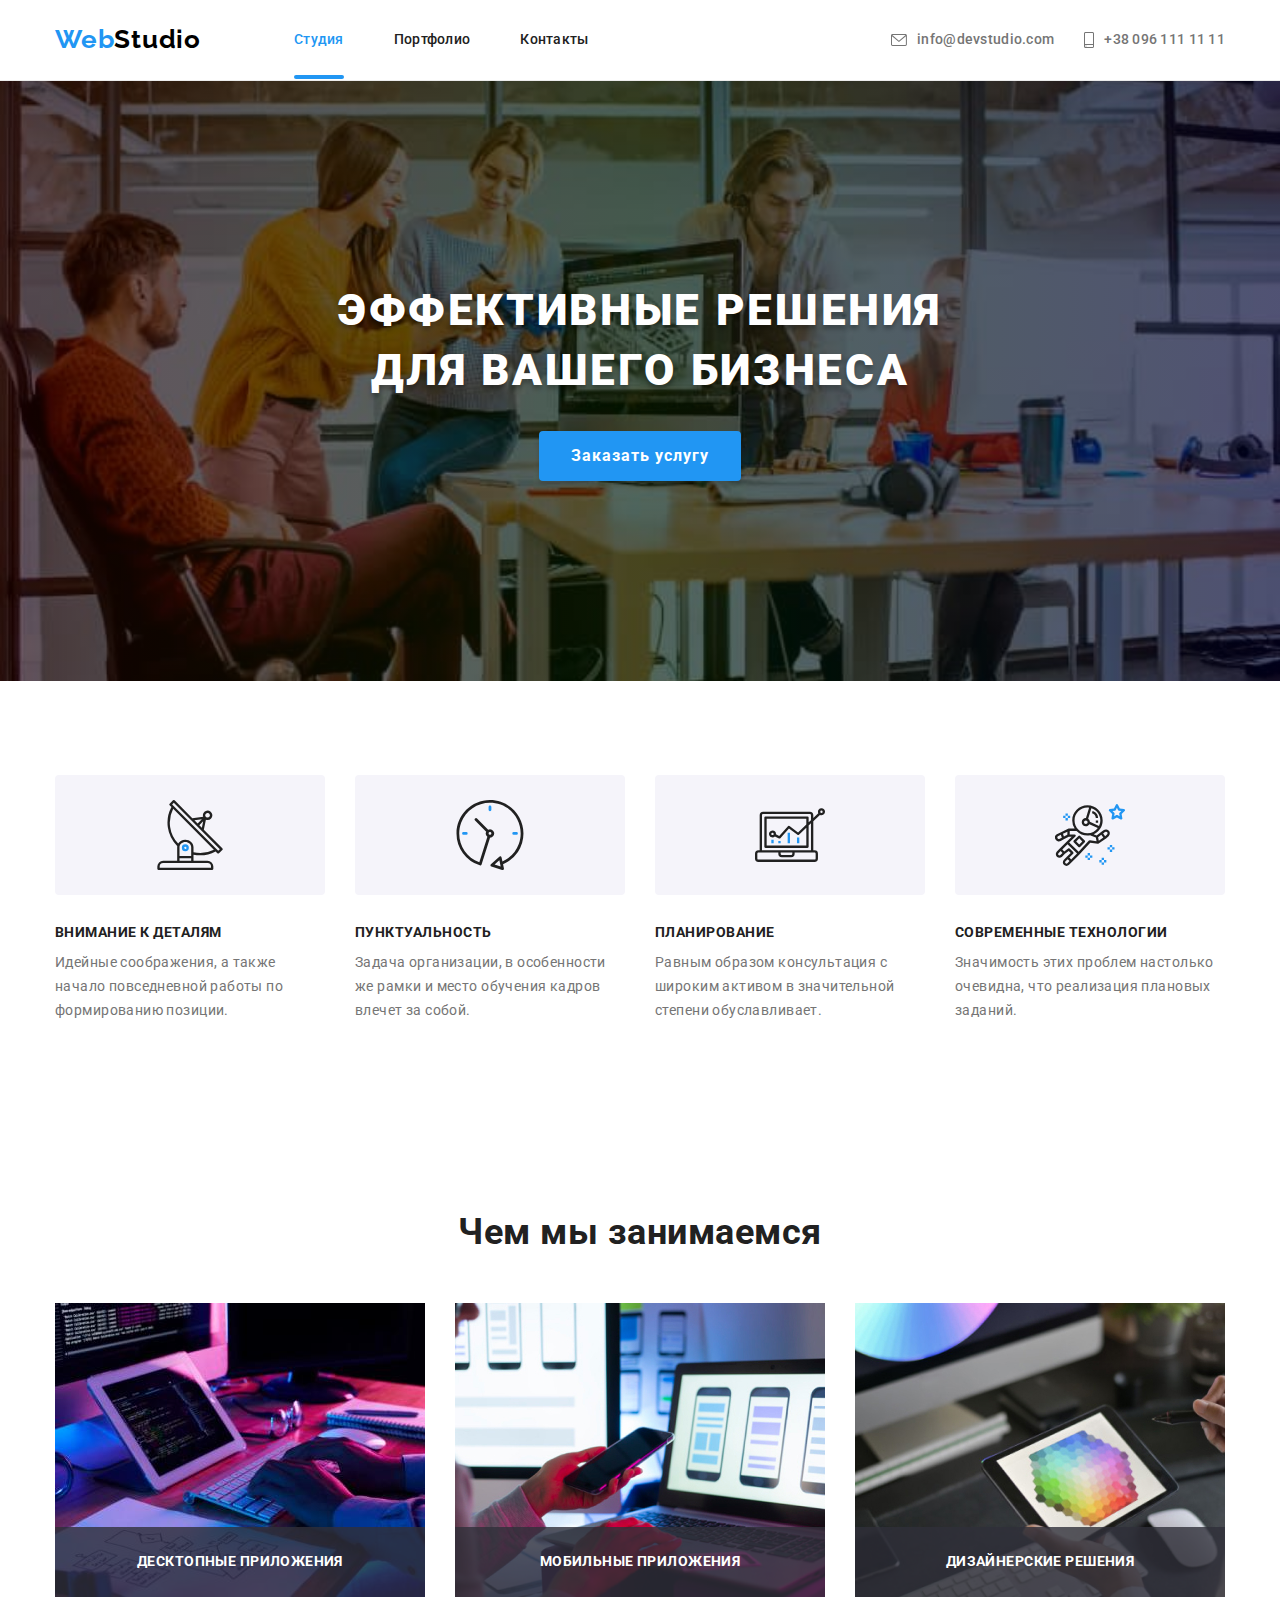
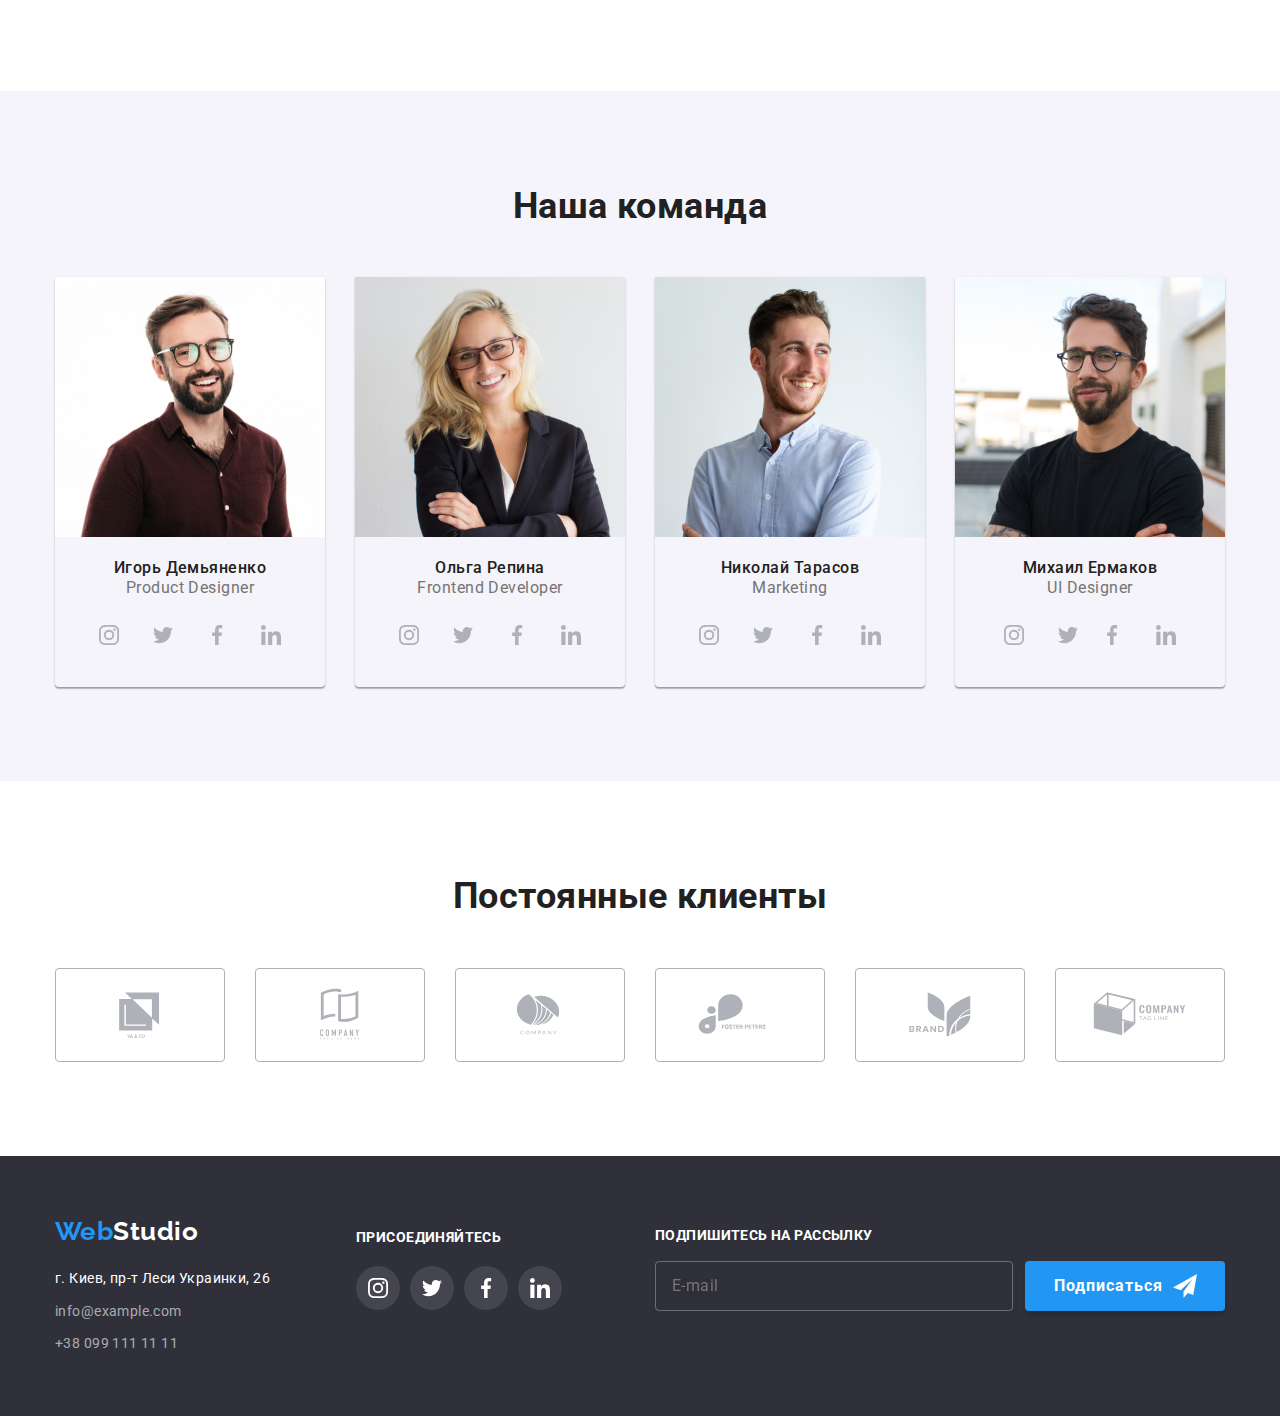
==== index.html @ a59f3b97 "поправка для різних пристроїв" ====
<!DOCTYPE html>
<html lang="ru">
  <head>
    <meta charset="UTF-8" />
    <meta http-equiv="X-UA-Compatible" content="IE=edge" />
    <meta name="viewport" content="width=device-width, initial-scale=1.0" />
    <title>Студия</title>
    <link
      href="https://fonts.googleapis.com/css2?family=Raleway:wght@700&family=Roboto:wght@400;500;700;900&display=swap"
      rel="stylesheet"
    />
    <link
      rel="stylesheet"
      href="https://cdnjs.cloudflare.com/ajax/libs/modern-normalize/1.1.0/modern-normalize.min.css"
    />
    <link rel="stylesheet" href="./css/main.min.css" />
  </head>
  <body class="index-body">
    <!-- Header -->
    <header class="page-header">
      <div class="header-container container">
        <nav class="page-header__nav">
          <a href="./index.html" class="logo"> <span class="logo__text">Web</span>Studio </a>
          <ul class="site-nav list">
            <li class="site-nav__item">
              <a href="./index.html" class="site-nav__link site-nav__link--current">Студия</a>
            </li>
            <li class="site-nav__item">
              <a href="./portfolio.html" class="site-nav__link">Портфолио</a>
            </li>
            <li class="site-nav__item"><a href="" class="site-nav__link">Контакты</a></li>
          </ul>
        </nav>
        <ul class="contacts list">
          <li class="contacts__item">
            <a href="mailto:info@devstudio.com" class="contacts__link">
              <svg width="16" height="12" class="contacts__icon contacts__icon--prepend">
                <use href="./images/icons.svg#icon-envelope"></use>
              </svg>
              info@devstudio.com
            </a>
          </li>
          <li class="contacts__item">
            <a href="tel:+380961111111" class="contacts__link">
              <svg width="10" height="16" class="contacts__icon contacts__icon--prepend">
                <use href="./images/icons.svg#icon-smartphone"></use>
              </svg>
              +38 096 111 11 11
            </a>
          </li>
        </ul>
        <button
          type="button"
          class="menu-toggle js-open-menu"
          aria-expanded="false"
          aria-controls="mobile-menu"
        >
          <svg width="40" height="40">
            <use href="./images/icons.svg#menu-toggle"></use>
          </svg>
        </button>
      </div>
      <div class="menu-container js-menu-container" id="mobile-menu">
        <div class="mobile-container">
          <div class="mobile-container__top">
            <button type="button" class="menu-toggle js-close-menu menu-toggle--close">
              <svg width="40" height="40">
                <use href="./images/icons.svg#menu-close"></use>
              </svg>
            </button>
            <nav>
              <ul class="mobile-nav">
                <li class="mobile-nav__item">
                  <a href="./index.html" class="mobile-nav__link mobile-nav__link--current"
                    >Студия</a
                  >
                </li>
                <li class="mobile-nav__item">
                  <a href="./portfolio.html" class="mobile-nav__link">Портфолио</a>
                </li>
                <li class="mobile-nav__item"><a href="" class="mobile-nav__link">Контакты</a></li>
              </ul>
            </nav>
          </div>
          <div class="mobile-container__bottum">
            <ul class="mobile-contacts">
              <li class="mobile-contacts__item">
                <a
                  href="tel:+380961111111"
                  class="mobile-contacts__link mobile-contacts__link--phone"
                >
                  +38 096 111 11 11
                </a>
              </li>
              <li class="mobile-contacts__item">
                <a
                  href="mailto:info@devstudio.com"
                  class="mobile-contacts__link mobile-contacts__link--mail"
                >
                  info@devstudio.com
                </a>
              </li>
            </ul>
            <ul class="mobile-networks">
              <li class="mobile-networks__item">
                <a href="" class="mobile-networks__link">
                  <svg width="85" height="22">
                    <use href="./images/icons.svg#icon-instagram-link"></use>
                  </svg>
                </a>
              </li>
              <li class="mobile-networks__item">
                <a href="" class="mobile-networks__link">
                  <svg width="59" height="22">
                    <use href="./images/icons.svg#icon-twitter-link"></use>
                  </svg>
                </a>
              </li>
              <li class="mobile-networks__item">
                <a href="" class="mobile-networks__link">
                  <svg width="81" height="22">
                    <use href="./images/icons.svg#icon-facebook-link"></use>
                  </svg>
                </a>
              </li>
              <li class="mobile-networks__item">
                <a href="" class="mobile-networks__link">
                  <svg width="71" height="22">
                    <use href="./images/icons.svg#icon-linkedIn-link"></use>
                  </svg>
                </a>
              </li>
            </ul>
          </div>
        </div>
      </div>
    </header>
    <main>
      <!-- Hero -->
      <section class="hero">
        <div class="hero__container">
          <h1 class="hero__heading">Эффективные решения для вашего бизнеса</h1>
          <button type="button" class="button hero__button" data-modal-open>Заказать услугу</button>
        </div>
      </section>
      <!-- Features -->
      <section class="features">
        <div class="features__container">
          <h2 class="features__heading visually-hidden">Особенности</h2>
          <ul class="features-set list">
            <li class="features-set__item">
              <div class="features-set__icon">
                <svg width="70" height="70">
                  <use href="./images/icons.svg#icon-antenna"></use>
                </svg>
              </div>
              <h3 class="features-set__title">Внимание к деталям</h3>
              <p class="features-set__content">
                Идейные соображения, а также начало повседневной работы по формированию позиции.
              </p>
            </li>
            <li class="features-set__item">
              <div class="features-set__icon">
                <svg width="70" height="70">
                  <use href="./images/icons.svg#icon-clock"></use>
                </svg>
              </div>
              <h3 class="features-set__title">Пунктуальность</h3>
              <p class="features-set__content">
                Задача организации, в особенности же рамки и место обучения кадров влечет за собой.
              </p>
            </li>
            <li class="features-set__item">
              <div class="features-set__icon">
                <svg width="70" height="70">
                  <use href="./images/icons.svg#icon-diagram"></use>
                </svg>
              </div>
              <h3 class="features-set__title">Планирование</h3>
              <p class="features-set__content">
                Равным образом консультация с широким активом в значительной степени обуславливает.
              </p>
            </li>
            <li class="features-set__item">
              <div class="features-set__icon">
                <svg width="70" height="70">
                  <use href="./images/icons.svg#icon-astronaut"></use>
                </svg>
              </div>
              <h3 class="features-set__title">Современные технологии</h3>
              <p class="features-set__content">
                Значимость этих проблем настолько очевидна, что реализация плановых заданий.
              </p>
            </li>
          </ul>
        </div>
      </section>
      <!-- Work -->
      <section class="work container">
        <h2 class="title work__heading">Чем мы занимаемся</h2>
        <ul class="grid list">
          <li class="grid__item">
            <picture>
              <source
                srcset="./images/img.jpg 1x, ./images/img-2x.jpg 2x"
                media="(min-width: 1200px)"
              />
              <img src="./images/img.jpg" alt="Разработка программного обеспечения" />
            </picture>
            <div class="performance"><p class="performance__text">Десктопные приложения</p></div>
          </li>
          <li class="grid__item">
            <picture>
              <source
                srcset="./images/img1.jpg 1x, ./images/img1-2x.jpg 2x"
                media="(min-width: 1200px)"
              />
              <img src="./images/img1.jpg" alt="Дизайн интерфейса" />
            </picture>

            <div class="performance"><p class="performance__text">Мобильные приложения</p></div>
          </li>
          <li class="grid__item">
            <picture>
              <source
                srcset="./images/img2.jpg 1x, ./images/img2-2x.jpg 2x"
                media="(min-width: 1200px)"
              />
              <img src="./images/img2.jpg" alt="Визуальное оформление" />
            </picture>
            <div class="performance"><p class="performance__text">Дизайнерские решения</p></div>
          </li>
        </ul>
      </section>
      <!-- Team -->
      <section class="team">
        <div class="team__container">
          <h2 class="team__heading title">Наша команда</h2>
          <ul class="developers list">
            <li class="developers__item">
              <picture>
                <source
                  srcset="./images/img3.jpg 1x, ./images/img-desk-2x.jpg 2x"
                  media="(min-width: 1200px)"
                />
                <source
                  srcset="./images/img3-tab-1x.jpg 1x, ./images/img3-tab-2x.jpg 2x"
                  media="(min-width: 768px)"
                />
                <source
                  srcset="./images/img3-mob-1x.jpg 1x, ./images/img3-mob-2x.jpg 2x"
                  media="(min-width: 480px)"
                />
                <img src="./images/img3.jpg" alt="Игорь Демьяненко" />
              </picture>
              <h3 class="developers__name">Игорь Демьяненко</h3>
              <p lang="en" class="developers__position">Product Designer</p>
              <div class="media-cintainer">
                <ul class="media-set list">
                  <li class="media-set__item">
                    <a href="https://www.instagram.com/" class="media-set__link">
                      <svg width="20" height="20" class="media-set__icon">
                        <use href="./images/icons.svg#icon-instagram-1"></use>
                      </svg>
                    </a>
                  </li>
                  <li class="media-set__item">
                    <a href="https://twitter.com/" class="media-set__link">
                      <svg width="20" height="20" class="media-set__icon">
                        <use href="./images/icons.svg#icon-twitter-1"></use>
                      </svg>
                    </a>
                  </li>
                  <li class="media-set__item">
                    <a href="https://www.facebook.com/" class="media-set__link">
                      <svg width="20" height="20" class="media-set__icon">
                        <use href="./images/icons.svg#icon-facebook-1"></use>
                      </svg>
                    </a>
                  </li>
                  <li class="media-set__item">
                    <a href="https://www.linkedin.com/" class="media-set__link">
                      <svg width="20" height="20" class="media-set__icon">
                        <use href="./images/icons.svg#icon-linkedin-1"></use>
                      </svg>
                    </a>
                  </li>
                </ul>
              </div>
            </li>
            <li class="developers__item">
              <picture>
                <source
                  srcset="./images/img4.jpg 1x, ./images/img4-desk-2x.jpg 2x"
                  media="(min-width: 1200px)"
                />
                <source
                  srcset="./images/img4-tab-1x.jpg 1x, ./images/img4-tab-2x.jpg 2x"
                  media="(min-width: 768px)"
                />
                <source
                  srcset="./images/img4-mob-1x.jpg 1x, ./images/img4-mob-2x.jpg 2x"
                  media="(min-width: 480px)"
                />
                <img src="./images/img4.jpg" alt="Ольга Репина" />
              </picture>
              <h3 class="developers__name">Ольга Репина</h3>
              <p lang="en" class="developers__position">Frontend Developer</p>
              <div class="media-container">
                <ul class="media-set list">
                  <li class="media-set__item">
                    <a href="https://www.instagram.com/" class="media-set__link">
                      <svg width="20" height="20" class="media-set__icon">
                        <use href="./images/icons.svg#icon-instagram-1"></use>
                      </svg>
                    </a>
                  </li>
                  <li class="media-set__item">
                    <a href="https://twitter.com/" class="media-set__link">
                      <svg width="20" height="20" class="media-set__icon">
                        <use href="./images/icons.svg#icon-twitter-1"></use>
                      </svg>
                    </a>
                  </li>
                  <li class="media-set__item">
                    <a href="https://www.facebook.com/" class="media-set__link">
                      <svg width="20" height="20" class="media-set__icon">
                        <use href="./images/icons.svg#icon-facebook-1"></use>
                      </svg>
                    </a>
                  </li>
                  <li class="media-set__item">
                    <a href="https://www.linkedin.com/" class="media-set__link">
                      <svg width="20" height="20" class="media-set__icon">
                        <use href="./images/icons.svg#icon-linkedin-1"></use>
                      </svg>
                    </a>
                  </li>
                </ul>
              </div>
            </li>
            <li class="developers__item">
              <picture>
                <source
                  srcset="./images/img5.jpg 1x, ./images/img5-desk-2x.jpg 2x"
                  media="(min-width: 1200px)"
                />
                <source
                  srcset="./images/img5-tab-1x.jpg 1x, ./images/img5-tab-2x.jpg 2x"
                  media="(min-width: 768px)"
                />
                <source
                  srcset="./images/img5-mob-1x.jpg 1x, ./images/img5-mob-2x.jpg 2x"
                  media="(min-width: 480px)"
                />
                <img src="./images/img5.jpg" alt="Николай Тарасов" />
              </picture>
              <h3 class="developers__name">Николай Тарасов</h3>
              <p lang="en" class="developers__position">Marketing</p>
              <div class="media-container">
                <ul class="media-set list">
                  <li class="media-set__item">
                    <a href="https://www.instagram.com/" class="media-set__link">
                      <svg width="20" height="20" class="media-set__icon">
                        <use href="./images/icons.svg#icon-instagram-1"></use>
                      </svg>
                    </a>
                  </li>
                  <li class="media-set__item">
                    <a href="https://twitter.com/" class="media-set__link">
                      <svg width="20" height="20" class="media-set__icon">
                        <use href="./images/icons.svg#icon-twitter-1"></use>
                      </svg>
                    </a>
                  </li>
                  <li class="media-set__item">
                    <a href="https://www.facebook.com/" class="media-set__link">
                      <svg width="20" height="20" class="media-set__icon">
                        <use href="./images/icons.svg#icon-facebook-1"></use>
                      </svg>
                    </a>
                  </li>
                  <li class="media-set__item">
                    <a href="https://www.linkedin.com/" class="media-set__link">
                      <svg width="20" height="20" class="media-set__icon">
                        <use href="./images/icons.svg#icon-linkedin-1"></use>
                      </svg>
                    </a>
                  </li>
                </ul>
              </div>
            </li>
            <li class="developers__item">
              <picture>
                <source
                  srcset="./images/img6.jpg 1x, ./images/img6-desk-2x.jpg 2x"
                  media="(min-width: 1200px)"
                />
                <source
                  srcset="./images/img6-tab-1x.jpg 1x, ./images/img6-tab-2x.jpg 2x"
                  media="(min-width: 768px)"
                />
                <source
                  srcset="./images/img6-mob-1x.jpg 1x, ./images/img6-mob-2x.jpg 2x"
                  media="(min-width: 480px)"
                />
                <img src="./images/img6.jpg" alt="Михаил Ермаков" />
              </picture>
              <h3 class="developers__name">Михаил Ермаков</h3>
              <p lang="en" class="developers__position">UI Designer</p>
              <div class="media-container">
                <ul class="media-set list">
                  <li class="media-set__item">
                    <a href="https://www.instagram.com/" class="media-set__link">
                      <svg width="20" height="20" class="media-set__icon">
                        <use href="./images/icons.svg#icon-instagram-1"></use>
                      </svg>
                    </a>
                  </li>
                  <li class="team-slicon">
                    <a href="https://twitter.com/" class="media-set__link">
                      <svg width="20" height="20" class="media-set__icon">
                        <use href="./images/icons.svg#icon-twitter-1"></use>
                      </svg>
                    </a>
                  </li>
                  <li class="media-set__item">
                    <a href="https://www.facebook.com/" class="media-set__link">
                      <svg width="20" height="20" class="media-set__icon">
                        <use href="./images/icons.svg#icon-facebook-1"></use>
                      </svg>
                    </a>
                  </li>
                  <li class="media-set__item">
                    <a href="https://www.linkedin.com/" class="media-set__link">
                      <svg width="20" height="20" class="media-set__icon">
                        <use href="./images/icons.svg#icon-linkedin-1"></use>
                      </svg>
                    </a>
                  </li>
                </ul>
              </div>
            </li>
          </ul>
        </div>
      </section>
      <!-- Clients -->
      <section class="clients container">
        <div class="clients__container">
          <h2 class="title clients-heading">Постоянные клиенты</h2>
          <ul class="clients-grid list">
            <li class="clients-grid__item">
              <a href="" class="clients-grid__link">
                <svg width="106" height="60" class="clients-grid__icon">
                  <use href="./images/icons.svg#icon-Logo-ya"></use>
                </svg>
              </a>
            </li>
            <li class="clients-grid__item">
              <a href="" class="clients-grid__link">
                <svg width="106" height="60" class="clients-grid__icon">
                  <use href="./images/icons.svg#icon-Logo-tagline"></use>
                </svg>
              </a>
            </li>
            <li class="clients-grid__item">
              <a href="" class="clients-grid__link">
                <svg width="106" height="60" class="clients-grid__icon">
                  <use href="./images/icons.svg#icon-Logo-company"></use>
                </svg>
              </a>
            </li>
            <li class="clients-grid__item">
              <a href="" class="clients-grid__link">
                <svg width="106" height="60" class="clients-grid__icon">
                  <use href="./images/icons.svg#icon-Logo-foster"></use>
                </svg>
              </a>
            </li>
            <li class="clients-grid__item">
              <a href="" class="clients-grid__link">
                <svg width="106" height="60" class="clients-grid__icon">
                  <use href="./images/icons.svg#icon-Logo-brand"></use>
                </svg>
              </a>
            </li>
            <li class="clients-grid__item">
              <a href="" class="clients-grid__link">
                <svg width="106" height="60" class="clients-grid__icon">
                  <use href="./images/icons.svg#icon-Logo-tag-line"></use>
                </svg>
              </a>
            </li>
          </ul>
        </div>
      </section>
    </main>
    <footer class="page-footer">
      <div class="footer-container container">
        <div class="tablet-container">
          <div class="address-container">
            <a href="./index.html" class="page-footer__logo">
              <span class="logo__text">Web</span>Studio
            </a>
            <address>
              <ul class="address-set list">
                <li class="address-set__item">
                  <a href="" class="address-set__location address-set__link--active"
                    >г. Киев, пр-т Леси Украинки, 26</a
                  >
                </li>
                <li class="address-set__item">
                  <a
                    href="mailto:info@example.com"
                    class="address-set__link address-set__link--active"
                    >info@example.com</a
                  >
                </li>
                <li class="address-set__item">
                  <a href="tel:+380991111111" class="address-set__link address-set__link--active"
                    >+38 099 111 11 11</a
                  >
                </li>
              </ul>
            </address>
          </div>
          <div class="footer-networks">
            <p class="footer-networks__appeal">присоединяйтесь</p>
            <ul class="networks-set list">
              <li class="networks-set__item">
                <a href="https://www.instagram.com/" class="networks-set__link">
                  <svg width="20" height="20" class="networks-set__icon">
                    <use href="./images/icons.svg#icon-instagram-1"></use>
                  </svg>
                </a>
              </li>
              <li class="networks-set__item">
                <a href="https://twitter.com/" class="networks-set__link">
                  <svg width="20" height="20" class="networks-set__icon">
                    <use href="./images/icons.svg#icon-twitter-1"></use>
                  </svg>
                </a>
              </li>
              <li class="networks-set__item">
                <a href="https://www.facebook.com/" class="networks-set__link">
                  <svg width="20" height="20" class="networks-set__icon">
                    <use href="./images/icons.svg#icon-facebook-1"></use>
                  </svg>
                </a>
              </li>
              <li class="networks-set__item">
                <a href="https://www.linkedin.com/" class="networks-set__link">
                  <svg width="20" height="20" class="networks-set__icon">
                    <use href="./images/icons.svg#icon-linkedin-1"></use>
                  </svg>
                </a>
              </li>
            </ul>
          </div>
        </div>
        <div class="form-container">
          <form class="footer-form" autocomplete="off">
            <p class="footer-form__appeal">Подпишитесь на рассылку</p>
            <label>
              <input
                type="email"
                name="mail"
                placeholder="E-mail"
                class="footer-form__input input"
              />
            </label>
            <button type="submit" class="button footer-button">
              Подписаться
              <svg width="24" height="24" class="footer-button__icon">
                <use href="./images/icons.svg#icon-send"></use>
              </svg>
            </button>
          </form>
        </div>
      </div>
    </footer>
    <!-- Backdrop-Modal -->
    <div class="backdrop backdrop--hidden" data-modal>
      <div class="modal-window">
        <button class="button-close" data-modal-close>
          <svg width="18" height="18" class="button-close__icon">
            <use href="./images/icons.svg#icon-close"></use>
          </svg>
        </button>
        <p class="modal-window__title">Оставьте свои данные, мы вам перезвоним</p>
        <form class="modal-form" autocomplete="off">
          <div class="input-container">
            <div class="form-fild">
              <label for="name" class="modal-form__label"> Имя</label>
              <div class="form-input">
                <input type="text" name="name" id="name" class="modal-form__input input" />
                <svg width="18" height="18" class="modal-form__icon">
                  <use href="./images/icons.svg#icon-person"></use>
                </svg>
              </div>
            </div>
            <div class="form-fild">
              <label for="tel" class="modal-form__label">Телефон</label>
              <div class="form-input">
                <input type="tel" name="tel" id="tel" class="modal-form__input input" />
                <svg width="18" height="18" class="modal-form__icon">
                  <use href="./images/icons.svg#icon-phone"></use>
                </svg>
              </div>
            </div>
            <div class="form-fild">
              <label for="mail" class="modal-form__label">Почта </label>
              <div class="form-input">
                <input type="email" name="mail" id="mail" class="modal-form__input input" />
                <svg width="18" height="18" class="modal-form__icon">
                  <use href="./images/icons.svg#icon-email"></use>
                </svg>
              </div>
            </div>
            <div class="form-fild">
              <label for="comment" class="modal-form__label">Коментарий</label>
              <textarea
                name="comment"
                cols="30"
                rows="10"
                placeholder="Введите текст"
                id="comment"
                class="modal-form__comment"
              ></textarea>
            </div>
          </div>
          <div class="agreement">
            <label class="agreement__label">
              <input type="checkbox" name="agreement" class="agreement__input input" />
              <span class="agreement__icon"></span>
              <svg width="16" height="15" class="agreement__icon--active">
                <use href="./images/icons.svg#icon-check-full"></use>
              </svg>
              Соглашаюсь с рассылкой и принимаю
              <a href="" class="agreement__contract">Условия договора</a>
            </label>
          </div>
          <button type="submit" class="button modal-button">Отправить</button>
        </form>
      </div>
    </div>
    <script src="./js/modal.js"></script>
    <script src="./js/mobile-menu.js"></script>
  </body>
</html>
---- css/main.min.css ----
.site-nav,.contacts,.features-set,.grid,.developers,.media-set,.clients-grid,.address-set,.networks-set,.button-list,.card-set,.mobile-nav,.mobile-contacts,.mobile-networks{padding:0;margin:0;list-style:none}.card-set__link,.mobile-contacts__link,.mobile-networks__link{display:block;padding:0;margin:0;text-decoration:none}.footer-form__input,.modal-form__input,.agreement__input{background:transparent}.features__heading,.page-portfolio__heading{position:absolute;white-space:nowrap;width:1px;height:1px;overflow:hidden;border:0;padding:0;clip:rect(0 0 0 0);-webkit-clip-path:inset(50%);clip-path:inset(50%);margin:-1px}.hero__button,.footer-button,.modal-button{border:0;border-radius:4px;-webkit-box-shadow:0px 4px 4px rgba(0,0,0,0.15);box-shadow:0px 4px 4px rgba(0,0,0,0.15);font-family:inherit;font-weight:700;font-size:16px;line-height:1.9;letter-spacing:0.06em;cursor:pointer}.work__heading,.team__heading,.clients-heading{color:#212121;font-weight:700;font-size:36px;line-height:1.17;text-align:center}.header-container,.hero__container,.features__container,.work,.team__container,.clients__container,.footer-container,.page-portfolio__container{width:100%;margin-right:auto;margin-left:auto;padding-left:15px;padding-right:15px}@media screen and (min-width: 480px){.header-container,.hero__container,.features__container,.work,.team__container,.clients__container,.footer-container,.page-portfolio__container{width:480px}}@media screen and (min-width: 768px){.header-container,.hero__container,.features__container,.work,.team__container,.clients__container,.footer-container,.page-portfolio__container{width:768px}}@media screen and (min-width: 1200px){.header-container,.hero__container,.features__container,.work,.team__container,.clients__container,.footer-container,.page-portfolio__container{width:1200px}}h1,h2,h3,h4,h5,h6{padding:0;margin:0}img{display:block;margin:0;padding:0;max-width:100%;height:auto}.logo{font-family:Raleway;font-style:normal;font-weight:700;font-size:24px;line-height:1.16;letter-spacing:0.03em;text-decoration:none;color:#000}@media screen and (min-width: 1200px){.logo{font-size:26px;line-height:1.2}}.logo__text{color:#2196f3}.index-body{color:#757575;background-color:#fff;font-family:'Roboto', sans-serif;letter-spacing:0.03em}.page-header{margin:0;padding-top:24px;padding-bottom:25px;border-bottom:1px solid #ececec}.header-container{display:-webkit-box;display:-ms-flexbox;display:flex;-webkit-box-align:center;-ms-flex-align:center;align-items:center}@media screen and (max-width: 767px){.header-container{-webkit-box-pack:justify;-ms-flex-pack:justify;justify-content:space-between}}.page-header__nav{display:-webkit-box;display:-ms-flexbox;display:flex;-webkit-box-align:center;-ms-flex-align:center;align-items:center}.site-nav{display:-webkit-box;display:-ms-flexbox;display:flex;-webkit-box-align:center;-ms-flex-align:center;align-items:center}@media screen and (max-width: 767px){.site-nav{display:none}}@media screen and (min-width: 768px){.site-nav{margin-left:88px}}@media screen and (min-width: 1200px){.site-nav{margin-left:93px}}.site-nav__item:not(:last-child){margin-right:50px}.site-nav__link{padding-bottom:32px;font-weight:500;font-size:14px;line-height:1.14;letter-spacing:0.02em;color:#212121;text-decoration:none;-webkit-transition:color 250ms cubic-bezier(0.4, 0, 0.2, 1);transition:color 250ms cubic-bezier(0.4, 0, 0.2, 1)}.site-nav__link:hover,.site-nav__link:focus{color:#2196f3}.site-nav__link--current{position:relative;color:#2196f3}.site-nav__link--current::after{content:'';position:absolute;left:0;bottom:0;width:100%;height:4px;background-color:#2196f3;border-radius:2px}@media screen and (max-width: 767px){.contacts{display:none}}@media screen and (min-width: 768px){.contacts{margin-left:84px;margin-right:auto}}@media screen and (min-width: 1200px){.contacts{margin-right:0}}@media screen and (min-width: 768px) and (max-width: 1199px){.contacts{display:-webkit-box;display:-ms-flexbox;display:flex;-webkit-box-orient:vertical;-webkit-box-direction:normal;-ms-flex-direction:column;flex-direction:column;-webkit-box-pack:center;-ms-flex-pack:center;justify-content:center}}@media screen and (min-width: 1200px){.contacts{display:-webkit-box;display:-ms-flexbox;display:flex;-webkit-box-pack:end;-ms-flex-pack:end;justify-content:end;margin-left:auto}}@media screen and (min-width: 768px){.contacts__item:not(:last-child){margin-bottom:10px}}@media screen and (min-width: 1200px){.contacts__item:not(:last-child){margin-bottom:0}}@media screen and (min-width: 1200px){.contacts__item:not(:last-child){margin-right:30px}}.contacts__link{display:-webkit-box;display:-ms-flexbox;display:flex;-webkit-box-align:center;-ms-flex-align:center;align-items:center;font-style:normal;font-weight:500;font-size:14px;line-height:1.14;letter-spacing:0.02em;text-decoration:none;color:#757575;-webkit-transition:color 250ms cubic-bezier(0.4, 0, 0.2, 1);transition:color 250ms cubic-bezier(0.4, 0, 0.2, 1)}.contacts__link:hover,.contacts__link:focus{color:#2196f3}.contacts__link:hover .contacts__icon{fill:#2196f3}.contacts__link:focus .contacts__icon{fill:#2196f3}@media screen and (min-width: 768px) and (max-width: 1199px){.contacts__link{font-size:12px;line-height:1.16px}}.contacts__icon{fill:#757575;-webkit-transition:fill 250ms cubic-bezier(0.4, 0, 0.2, 1);transition:fill 250ms cubic-bezier(0.4, 0, 0.2, 1)}@media screen and (min-width: 480px){.contacts__icon--prepend{margin-right:8px}}@media screen and (min-width: 1200px){.contacts__icon--prepend{margin-right:10px}}.hero{margin-left:auto;margin-right:auto;background-image:-webkit-gradient(linear, left top, right top, from(rgba(47,0,0,0.4)), color-stop(rgba(0,48,0,0.4)), to(rgba(0,0,58,0.4))),url(../images/header-mobile-1x.jpg);background-image:linear-gradient(to right, rgba(47,0,0,0.4), rgba(0,48,0,0.4), rgba(0,0,58,0.4)),url(../images/header-mobile-1x.jpg);background-repeat:no-repeat;background-position:center;background-size:cover;text-align:center}@media screen and (max-width: 1199px){.hero{padding-top:118px;padding-bottom:118px}}@media screen and (min-width: 1200px){.hero{max-width:1600px;padding-top:200px;padding-bottom:200px}}@media (min-device-pixel-ratio: 2), (-webkit-min-device-pixel-ratio: 2), (min-resolution: 192dpi), (min-resolution: 2dppx){.hero{background-image:-webkit-gradient(linear, left top, right top, from(rgba(47,0,0,0.4)), color-stop(rgba(0,48,0,0.4)), to(rgba(0,0,58,0.4))),url(../images/header-mobile-2x.jpg);background-image:linear-gradient(to right, rgba(47,0,0,0.4), rgba(0,48,0,0.4), rgba(0,0,58,0.4)),url(../images/header-mobile-2x.jpg)}}@media screen and (min-width: 768px){.hero{background-image:-webkit-gradient(linear, left top, right top, from(rgba(47,0,0,0.4)), color-stop(rgba(0,48,0,0.4)), to(rgba(0,0,58,0.4))),url(../images/header-tablet-1x.jpg);background-image:linear-gradient(to right, rgba(47,0,0,0.4), rgba(0,48,0,0.4), rgba(0,0,58,0.4)),url(../images/header-tablet-1x.jpg)}}@media screen and (min-width: 768px) and (min-device-pixel-ratio: 2), screen and (min-width: 768px) and (-webkit-min-device-pixel-ratio: 2), screen and (min-width: 768px) and (min-resolution: 192dpi), screen and (min-width: 768px) and (min-resolution: 2dppx){.hero{background-image:-webkit-gradient(linear, left top, right top, from(rgba(47,0,0,0.4)), color-stop(rgba(0,48,0,0.4)), to(rgba(0,0,58,0.4))),url(../images/header-tablet-2x.jpg);background-image:linear-gradient(to right, rgba(47,0,0,0.4), rgba(0,48,0,0.4), rgba(0,0,58,0.4)),url(../images/header-tablet-2x.jpg)}}@media screen and (min-width: 1200px){.hero{background-image:-webkit-gradient(linear, left top, right top, from(rgba(47,0,0,0.4)), color-stop(rgba(0,48,0,0.4)), to(rgba(0,0,58,0.4))),url(../images/header-desktop-1x.jpg);background-image:linear-gradient(to right, rgba(47,0,0,0.4), rgba(0,48,0,0.4), rgba(0,0,58,0.4)),url(../images/header-desktop-1x.jpg)}}@media screen and (min-width: 1200px) and (min-device-pixel-ratio: 2), screen and (min-width: 1200px) and (-webkit-min-device-pixel-ratio: 2), screen and (min-width: 1200px) and (min-resolution: 192dpi), screen and (min-width: 1200px) and (min-resolution: 2dppx){.hero{background-image:-webkit-gradient(linear, left top, right top, from(rgba(47,0,0,0.4)), color-stop(rgba(0,48,0,0.4)), to(rgba(0,0,58,0.4))),url(../images/header-desktop-2x.jpg);background-image:linear-gradient(to right, rgba(47,0,0,0.4), rgba(0,48,0,0.4), rgba(0,0,58,0.4)),url(../images/header-desktop-2x.jpg)}}.hero__heading{display:inline-block;margin-top:0;margin-bottom:30px;font-style:normal;font-weight:900;letter-spacing:0.06em;text-transform:uppercase;text-align:center;color:#fff}@media screen and (min-width: 480px){.hero__heading{width:360px;font-size:26px;line-height:1.61}}@media screen and (min-width: 1200px){.hero__heading{width:696px;font-size:44px;line-height:1.36;text-shadow:0px 4px 4px rgba(0,0,0,0.25)}}.hero__button{display:block;margin-left:auto;margin-right:auto;padding:10px 32px;color:#fff;background-color:#2196f3;-webkit-transition:background-color 250ms cubic-bezier(0.4, 0, 0.2, 1);transition:background-color 250ms cubic-bezier(0.4, 0, 0.2, 1)}.hero__button:hover,.hero__button:focus{background-color:#188ce8}.features{padding-top:94px;padding-bottom:94px;font-size:14px;line-height:1.7}@media screen and (min-width: 768px){.features-set{display:-webkit-box;display:-ms-flexbox;display:flex;-ms-flex-wrap:wrap;flex-wrap:wrap;margin:-15px}}@media screen and (min-width: 768px){.features-set__item{-ms-flex-preferred-size:calc((100% - 2 * 30px) / 2);flex-basis:calc((100% - 2 * 30px) / 2);margin:15px}}@media screen and (min-width: 1200px){.features-set__item{-ms-flex-preferred-size:calc((100% - 4 * 30px) / 4);flex-basis:calc((100% - 4 * 30px) / 4);margin:15px}}@media screen and (max-width: 767px){.features-set__item:not(:last-child){margin-bottom:30px}}.features-set__icon{display:-webkit-box;display:-ms-flexbox;display:flex;-webkit-box-align:center;-ms-flex-align:center;align-items:center;-webkit-box-pack:center;-ms-flex-pack:center;justify-content:center;padding:25px 100px;margin-bottom:30px;border-radius:4px;background-color:#f5f4fa}.features-set__title{margin-bottom:10px;color:#212121;font-weight:700;font-size:14px;line-height:1.14;text-transform:uppercase}.features-set__content{font-style:normal;font-size:14px;line-height:1.71;letter-spacing:0.03em}.features-set__content{margin:0}.work{padding-top:94px;padding-bottom:94px}@media screen and (max-width: 1199px){.work{display:none}}.work__heading{display:block;width:376px;margin-right:auto;margin-left:auto;margin-top:0;margin-bottom:50px}.grid{display:-webkit-box;display:-ms-flexbox;display:flex}.grid__item{position:relative}.grid__item:not(:last-child){margin-right:30px}.performance{position:absolute;width:100%;bottom:0;padding:27px 0;background-color:rgba(47,48,58,0.8)}.performance__text{margin:0;font-style:normal;font-weight:700;font-size:14px;line-height:1.14;text-align:center;letter-spacing:0.03em;text-transform:uppercase;color:#fff}.team{background-color:#f5f4fa;padding-top:94px;padding-bottom:94px;font-size:16px;line-height:1.19;text-align:center}.team__heading{display:block;width:264px;margin-top:0;margin-bottom:50px;margin-left:auto;margin-right:auto}@media screen and (min-width: 768px){.developers{display:-webkit-box;display:-ms-flexbox;display:flex;-ms-flex-wrap:wrap;flex-wrap:wrap;margin:-15px}}.developers__item{-webkit-box-shadow:0px 1px 3px rgba(0,0,0,0.12),0px 1px 1px rgba(0,0,0,0.14),0px 2px 1px rgba(0,0,0,0.2);box-shadow:0px 1px 3px rgba(0,0,0,0.12),0px 1px 1px rgba(0,0,0,0.14),0px 2px 1px rgba(0,0,0,0.2);border-radius:0px 0px 4px 4px}@media screen and (min-width: 768px){.developers__item{-ms-flex-preferred-size:calc((100% - 2 * 30px) / 2);flex-basis:calc((100% - 2 * 30px) / 2);margin:15px}}@media screen and (min-width: 1200px){.developers__item{-ms-flex-preferred-size:calc((100% - 4 * 30px) / 4);flex-basis:calc((100% - 4 * 30px) / 4);margin:15px}}@media screen and (max-width: 767px){.developers__item:not(:last-child){margin-bottom:30px}}.developers__name{display:inline-block;margin-bottom:10px;margin-top:0;padding-top:30px;color:#212121;font-weight:500;font-size:16px;line-height:1.19px;text-align:center}.developers__position{margin-top:0}.media-set{display:-webkit-box;display:-ms-flexbox;display:flex;-webkit-box-align:center;-ms-flex-align:center;align-items:center;-webkit-box-pack:center;-ms-flex-pack:center;justify-content:center;padding-bottom:24px}@media screen and (min-width: 1200px){.media-set{padding-bottom:30px}}.media-set__item:not(:last-child){margin-right:10px}.media-set__link{display:inline-block;width:44px;height:44px;padding:12px;border-radius:50%;fill:#afb1b8;-webkit-transition:background-color 250ms cubic-bezier(0.4, 0, 0.2, 1);transition:background-color 250ms cubic-bezier(0.4, 0, 0.2, 1)}.media-set__link:hover,.media-set__link:focus{background-color:#2196f3}.media-set__link:hover .media-set__icon{fill:#fff}.media-set__link:focus .media-set__icon{fill:#fff}.media-set__icon{-webkit-transition:fill 250ms cubic-bezier(0.4, 0, 0.2, 1);transition:fill 250ms cubic-bezier(0.4, 0, 0.2, 1)}.clients{padding:94px 0}.clients-heading{margin-bottom:50px}.clients-grid{display:-webkit-box;display:-ms-flexbox;display:flex;-ms-flex-wrap:wrap;flex-wrap:wrap;margin:-15px}@media screen and (max-width: 405px){.clients-grid{-webkit-box-align:center;-ms-flex-align:center;align-items:center;-webkit-box-pack:center;-ms-flex-pack:center;justify-content:center}}.clients-grid__item{-ms-flex-preferred-size:calc((100% - 2 * 30px) / 2);flex-basis:calc((100% - 2 * 30px) / 2);margin:15px}@media screen and (min-width: 768px){.clients-grid__item{-ms-flex-preferred-size:calc((100% - 3 * 30px) / 3);flex-basis:calc((100% - 3 * 30px) / 3);margin:15px}}@media screen and (min-width: 1200px){.clients-grid__item{width:170px;-ms-flex-preferred-size:calc((100% - 6 * 30px) / 6);flex-basis:calc((100% - 6 * 30px) / 6);margin:15px}}.clients-grid__link{display:-webkit-box;display:-ms-flexbox;display:flex;-webkit-box-align:center;-ms-flex-align:center;align-items:center;-webkit-box-pack:center;-ms-flex-pack:center;justify-content:center;padding:16px 32px;border:1px solid #afb1b8;border-radius:4px;-webkit-transition:border-color 250ms cubic-bezier(0.4, 0, 0.2, 1);transition:border-color 250ms cubic-bezier(0.4, 0, 0.2, 1)}.clients-grid__link:hover,.clients-grid__link:focus{border-color:#2196f3}.clients-grid__link:hover .clients-grid__icon{fill:#2196f3}.clients-grid__link:focus .clients-grid__icon{fill:#2196f3}.clients-grid__icon{fill:#afb1b8;-webkit-transition:fill 250ms cubic-bezier(0.4, 0, 0.2, 1);transition:fill 250ms cubic-bezier(0.4, 0, 0.2, 1)}.page-footer{padding-top:60px;padding-bottom:60px;background-color:#2f303a}.footer-container{padding-top:0;padding-bottom:0;margin-top:0;margin-bottom:0}@media screen and (min-width: 1200px){.footer-container{display:-webkit-box;display:-ms-flexbox;display:flex}}@media screen and (max-width: 1199px){.address-container{text-align:center;margin-bottom:60px}}@media screen and (min-width: 1200px){.address-container{width:231px;margin-right:70px}}.page-footer__logo{display:inline-block;margin-bottom:20px;padding-top:0;padding-bottom:0;color:#fff;font-family:Raleway;font-weight:700;font-size:26px;line-height:1.2;text-decoration:none}.address-set{font-style:normal;font-size:14px;line-height:1.7;letter-spacing:0.03em}.address-set__item:not(:last-child){margin-bottom:8px}@media screen and (min-width: 1200px){.address-set__item:not(:last-child){margin-bottom:9px}}.address-set__location{text-decoration:none;color:#fff;-webkit-transition:color 250ms cubic-bezier(0.4, 0, 0.2, 1);transition:color 250ms cubic-bezier(0.4, 0, 0.2, 1)}.address-set__link{text-decoration:none;color:rgba(255,255,255,0.6);-webkit-transition:color 250ms cubic-bezier(0.4, 0, 0.2, 1);transition:color 250ms cubic-bezier(0.4, 0, 0.2, 1)}.address-set__link--active:hover,.address-set__link--active:focus{color:#2196f3}@media screen and (min-width: 768px) and (max-width: 1199px){.footer-networks{margin-left:165px}}@media screen and (min-width: 1200px){.footer-networks{padding-top:12px;max-height:80px;width:206px;height:44px}}.footer-networks__appeal{margin-top:0;margin-bottom:20px;font-style:normal;font-weight:700;font-size:14px;line-height:1.14;letter-spacing:0.03em;text-transform:uppercase;color:#fff}@media screen and (max-width: 767px){.footer-networks__appeal{text-align:center}}@media screen and (min-width: 1200px){.footer-networks__appeal{display:inline-block;padding:0;margin-bottom:20px}}.networks-set{display:-webkit-box;display:-ms-flexbox;display:flex;-webkit-box-align:center;-ms-flex-align:center;align-items:center;-webkit-box-pack:center;-ms-flex-pack:center;justify-content:center;margin-bottom:60px}@media screen and (min-width: 768px){.networks-set{margin-bottom:0}}@media screen and (min-width: 1200px){.networks-set{width:206px}}.networks-set__item:not(:last-child){margin-right:10px}.networks-set__link{display:inline-block;width:44px;height:44px;padding:12px;border-radius:50%;background-color:rgba(255,255,255,0.1);-webkit-transition:background-color 250ms cubic-bezier(0.4, 0, 0.2, 1);transition:background-color 250ms cubic-bezier(0.4, 0, 0.2, 1)}.networks-set__link:hover,.networks-set__link:focus{background-color:#2196f3}.networks-set__icon{fill:#fff}@media screen and (min-width: 768px){.tablet-container{display:-webkit-box;display:-ms-flexbox;display:flex;-webkit-box-pack:center;-ms-flex-pack:center;justify-content:center}}@media screen and (min-width: 1200px){.form-container{display:-webkit-box;display:-ms-flexbox;display:flex;position:relative;margin-left:93px;padding:0;width:570px}}@media screen and (min-width: 1200px){.footer-form{display:-webkit-box;display:-ms-flexbox;display:flex;-webkit-box-align:center;-ms-flex-align:center;align-items:center}}.footer-form__appeal{margin-top:0;margin-bottom:20px;font-style:normal;font-weight:700;font-size:14px;line-height:1.14;letter-spacing:0.03em;text-transform:uppercase;text-align:center;color:#fff}@media screen and (min-width: 1200px){.footer-form__appeal{position:absolute;margin:0;top:12px}}.footer-form__input{display:block;height:50px;padding:15px 16px 15px 16px;margin-right:auto;margin-left:auto;margin-bottom:20px;background-color:var(--primery-bg-color);outline:none;border:1px solid rgba(255,255,255,0.3);-webkit-box-sizing:border-box;box-sizing:border-box;-webkit-filter:drop-shadow(0px 4px 4px rgba(0,0,0,0.15));filter:drop-shadow(0px 4px 4px rgba(0,0,0,0.15));border-radius:4px;font-style:normal;font-size:16px;line-height:1.25;letter-spacing:0.03em;color:rgba(255,255,255,0.6)}.footer-form__input:focus{font-style:normal;font-size:16px;line-height:1.25;letter-spacing:0.03em;color:rgba(255,255,255,0.6)}@media screen and (min-width: 480px){.footer-form__input{width:450px}}@media screen and (min-width: 1200px){.footer-form__input{width:358px;margin:0}}.footer-button{display:block;position:relative;width:200px;height:50px;padding:10px 62px 10px 29px;color:#fff;background-color:#2196f3;-webkit-transition:background-color 250ms cubic-bezier(0.4, 0, 0.2, 1);transition:background-color 250ms cubic-bezier(0.4, 0, 0.2, 1)}.footer-button:hover,.footer-button:focus{background-color:#188ce8}@media screen and (max-width: 1199px){.footer-button{margin-right:auto;margin-left:auto}}@media screen and (min-width: 1200px){.footer-button{margin-left:12px}}.footer-button__icon{position:absolute;right:0;top:0;margin:13px 28px 13px 0}.backdrop{position:fixed;top:0;left:0;width:100%;height:100%;background-color:rgba(0,0,0,0.2);opacity:1;-webkit-transition:opacity 250ms cubic-bezier(0.4, 0, 0.2, 1);transition:opacity 250ms cubic-bezier(0.4, 0, 0.2, 1);-webkit-transition:background-color 250ms cubic-bezier(0.4, 0, 0.2, 1);transition:background-color 250ms cubic-bezier(0.4, 0, 0.2, 1)}.backdrop--hidden{opacity:0;pointer-events:none}.backdrop--hidden .modal-window{-webkit-transform:translate(-50%, -50%) scale(0.8);transform:translate(-50%, -50%) scale(0.8)}.modal-window{position:absolute;top:50%;left:50%;padding:30px;border-radius:4px;background-color:#fff;-webkit-box-shadow:0px 1px 3px rgba(0,0,0,0.12),0px 1px 1px rgba(0,0,0,0.14),0px 2px 1px rgba(0,0,0,0.2);box-shadow:0px 1px 3px rgba(0,0,0,0.12),0px 1px 1px rgba(0,0,0,0.14),0px 2px 1px rgba(0,0,0,0.2);-webkit-transform:translate(-50%, -50%) scale(1);transform:translate(-50%, -50%) scale(1);-webkit-transition:-webkit-transform 250ms cubic-bezier(0.4, 0, 0.2, 1);transition:-webkit-transform 250ms cubic-bezier(0.4, 0, 0.2, 1);transition:transform 250ms cubic-bezier(0.4, 0, 0.2, 1);transition:transform 250ms cubic-bezier(0.4, 0, 0.2, 1), -webkit-transform 250ms cubic-bezier(0.4, 0, 0.2, 1)}@media screen and (min-width: 320px){.modal-window{width:300px;height:581px}}@media screen and (min-width: 480px){.modal-window{width:450px;padding:39px 46px 41px 34px}}@media screen and (min-width: 1200px){.modal-window{width:528px;height:581px}}.button-close{position:absolute;display:block;top:7px;right:14px;width:30px;height:30px;padding:6px;border-radius:50%;cursor:pointer;background-color:#fff;border:1px solid rgba(0,0,0,0.1)}.button-close:hover .button-close__icon,.button-close:focus .button-close__icon{fill:#2196f3}.button-close__icon{position:absolute;top:50%;left:50%;-webkit-transform:translate(-50%, -50%);transform:translate(-50%, -50%);-webkit-transition:fill 250ms cubic-bezier(0.4, 0, 0.2, 1);transition:fill 250ms cubic-bezier(0.4, 0, 0.2, 1)}.modal-window__title{display:block;margin-top:0;margin-bottom:12px;font-style:normal;font-weight:700;font-size:20px;line-height:1.5;text-align:center;letter-spacing:0.03em;color:#212121}.input-container{height:342px;margin-bottom:20px}@media screen and (min-width: 320px){.input-container{width:240px}}@media screen and (min-width: 450px){.input-container{width:370px}}@media screen and (min-width: 1200px){.input-container{width:448px}}.form-fild{display:-webkit-box;display:-ms-flexbox;display:flex;-webkit-box-orient:vertical;-webkit-box-direction:normal;-ms-flex-direction:column;flex-direction:column;font-style:normal;font-size:12px;line-height:1.16;letter-spacing:0.01em}.form-fild:not(:last-child){margin-bottom:10px}.form-input{position:relative}.modal-form{padding:0}.modal-form__label{margin-bottom:4px}.modal-form__input{width:100%;height:40px;padding:11px 12px 11px 42px;border:1px solid rgba(33,33,33,0.2);-webkit-box-sizing:border-box;box-sizing:border-box;border-radius:4px;-webkit-transition:border-color 250ms cubic-bezier(0.4, 0, 0.2, 1);transition:border-color 250ms cubic-bezier(0.4, 0, 0.2, 1)}.modal-form__input:hover,.modal-form__input:focus{border-color:#2196f3;outline:none}.modal-form__input:hover+.modal-form__icon,.modal-form__input:focus+.modal-form__icon{fill:#2196f3}.modal-form__icon{position:absolute;top:50%;left:18px;-webkit-transform:translateY(-50%);transform:translateY(-50%);-webkit-transition:fill 250ms cubic-bezier(0.4, 0, 0.2, 1);transition:fill 250ms cubic-bezier(0.4, 0, 0.2, 1)}.modal-form__comment{padding:12px 16px;height:120px;resize:none;border:1px solid rgba(33,33,33,0.2);-webkit-box-sizing:border-box;box-sizing:border-box;border-radius:4px}.modal-form__comment:hover,.modal-form__comment:focus{border-color:#2196f3;outline:none}.agreement{font-style:normal}@media screen and (min-width: 320px){.agreement{letter-spacing:0.02em;font-size:8px;line-height:1.16}}@media screen and (min-width: 480px){.agreement{letter-spacing:0.03em;font-size:12px;line-height:1.16}}@media screen and (min-width: 1200px){.agreement{font-size:14px;line-height:1.7}}.agreement__label{display:-webkit-box;display:-ms-flexbox;display:flex;-webkit-box-align:center;-ms-flex-align:center;align-items:center;position:relative;margin-right:auto;margin-left:auto;-webkit-box-pack:justify;-ms-flex-pack:justify;justify-content:space-between}@media screen and (min-width: 320px){.agreement__label{width:240px}}@media screen and (min-width: 480px){.agreement__label{width:370px}}@media screen and (min-width: 1200px){.agreement__label{width:448px}}.agreement__input{-webkit-appearance:none;-moz-appearance:none;appearance:none;position:absolute}.agreement__input:checked ~ .agreement__icon--active{opacity:1}.agreement__input:checked+.agreement__icon{border-color:transparent;background-color:#2196f3}.agreement__icon{display:inline-block;width:16px;height:15px;padding:0;border:2px solid #212121;border-radius:2px}.agreement__icon--active{position:absolute;top:50%;left:0;-webkit-transform:translateY(-50%);transform:translateY(-50%);opacity:0}.agreement__contract{font-style:normal;text-decoration:none;color:#2196f3;border-bottom:1px solid #2196f3}@media screen and (min-width: 320px){.agreement__contract{font-size:8px;line-height:1.16;letter-spacing:0.02em}}@media screen and (min-width: 480px){.agreement__contract{letter-spacing:0.03em;font-size:12px;line-height:1.16}}@media screen and (min-width: 1200px){.agreement__contract{font-size:14px;line-height:1.7}}.modal-button{display:block;width:200px;height:50px;padding:0;margin-top:30px;margin-left:auto;margin-right:auto;background-color:#2196f3;color:#fff;-webkit-transition:background-color 250ms cubic-bezier(0.4, 0, 0.2, 1);transition:background-color 250ms cubic-bezier(0.4, 0, 0.2, 1)}.modal-button:hover,.modal-button:focus{background-color:#188ce8}.portfolio-body{color:#757575;background-color:#fff;font-family:'Roboto', sans-serif;letter-spacing:0.03em}.button-list{display:-webkit-box;display:-ms-flexbox;display:flex;-ms-flex-wrap:wrap;flex-wrap:wrap;-webkit-box-pack:start;-ms-flex-pack:start;justify-content:start;margin-bottom:40px}@media screen and (min-width: 768px){.button-list{-webkit-box-pack:center;-ms-flex-pack:center;justify-content:center;margin-bottom:50px}}.button-list__item:not(:last-child){margin-right:8px}@media screen and (max-width: 767px){.button-list__item:nth-child(-n+3){margin-bottom:15px}}.filter-button{border:0;border-radius:4px;padding:6px 22px;background-color:#f5f4fa;color:#212121;font-weight:500;font-size:16px;line-height:1.6;text-align:center;letter-spacing:0.03em;cursor:pointer;-webkit-transition:background-color 250ms cubic-bezier(0.4, 0, 0.2, 1),color 250ms cubic-bezier(0.4, 0, 0.2, 1),-webkit-box-shadow 250ms cubic-bezier(0.4, 0, 0.2, 1);transition:background-color 250ms cubic-bezier(0.4, 0, 0.2, 1),color 250ms cubic-bezier(0.4, 0, 0.2, 1),-webkit-box-shadow 250ms cubic-bezier(0.4, 0, 0.2, 1);transition:background-color 250ms cubic-bezier(0.4, 0, 0.2, 1),color 250ms cubic-bezier(0.4, 0, 0.2, 1),box-shadow 250ms cubic-bezier(0.4, 0, 0.2, 1);transition:background-color 250ms cubic-bezier(0.4, 0, 0.2, 1),color 250ms cubic-bezier(0.4, 0, 0.2, 1),box-shadow 250ms cubic-bezier(0.4, 0, 0.2, 1),-webkit-box-shadow 250ms cubic-bezier(0.4, 0, 0.2, 1)}.filter-button:hover,.filter-button:focus{background-color:#2196f3;color:#fff;-webkit-box-shadow:0px 3px 1px rgba(0,0,0,0.1),0px 1px 2px rgba(0,0,0,0.08),0px 2px 2px rgba(0,0,0,0.12);box-shadow:0px 3px 1px rgba(0,0,0,0.1),0px 1px 2px rgba(0,0,0,0.08),0px 2px 2px rgba(0,0,0,0.12)}.page-portfolio{padding-top:94px;padding-bottom:94px}.card-set{display:-webkit-box;display:-ms-flexbox;display:flex;-ms-flex-wrap:wrap;flex-wrap:wrap}@media screen and (max-width: 479px){.card-set{-webkit-box-align:center;-ms-flex-align:center;align-items:center;-webkit-box-pack:center;-ms-flex-pack:center;justify-content:center}}@media screen and (min-width: 768px){.card-set{margin:-15px}}@media screen and (max-width: 767px){.card-set__item:not(:last-child){margin-bottom:30px}}@media screen and (min-width: 768px){.card-set__item{width:calc((100% - 2 * 30px) / 2);margin:15px}}@media screen and (min-width: 1200px){.card-set__item{-ms-flex-preferred-size:calc((100% - 3 * 30px) / 3);flex-basis:calc((100% - 3 * 30px) / 3);margin:15px}}.card-set__link{display:-webkit-box;display:-ms-flexbox;display:flex;-webkit-box-orient:vertical;-webkit-box-direction:normal;-ms-flex-direction:column;flex-direction:column;height:100%;-webkit-transition:-webkit-box-shadow 250ms cubic-bezier(0.4, 0, 0.2, 1);transition:-webkit-box-shadow 250ms cubic-bezier(0.4, 0, 0.2, 1);transition:box-shadow 250ms cubic-bezier(0.4, 0, 0.2, 1);transition:box-shadow 250ms cubic-bezier(0.4, 0, 0.2, 1), -webkit-box-shadow 250ms cubic-bezier(0.4, 0, 0.2, 1)}.card-set__link:hover,.card-set__link:focus{-webkit-box-shadow:0px 1px 1px rgba(0,0,0,0.12),0px 4px 4px rgba(0,0,0,0.06),1px 4px 6px rgba(0,0,0,0.16);box-shadow:0px 1px 1px rgba(0,0,0,0.12),0px 4px 4px rgba(0,0,0,0.06),1px 4px 6px rgba(0,0,0,0.16)}.card-set__link:hover .product-overlay{-webkit-transform:translateY(0);transform:translateY(0);opacity:1}.card-set__meta{-webkit-box-flex:1;-ms-flex-positive:1;flex-grow:1;padding:20px 24px;border-left:1px solid #eeeeee;border-right:1px solid #eeeeee;border-bottom:1px solid #eeeeee}.card-set__name{color:#212121;font-family:Roboto;font-style:normal;font-weight:700;font-size:18px;line-height:2;letter-spacing:0.06em}.card-set__profile{margin:0;color:#757575;font-size:16px;line-height:1.9}.card-set__container{position:relative}.product-overlay{position:absolute;top:0;left:0;width:100%;height:100%;background-color:rgba(33,150,243,0.9);opacity:0;-webkit-transform:translateY(100%);transform:translateY(100%);-webkit-transition:-webkit-transform 250ms cubic-bezier(0.4, 0, 0.2, 1);transition:-webkit-transform 250ms cubic-bezier(0.4, 0, 0.2, 1);transition:transform 250ms cubic-bezier(0.4, 0, 0.2, 1);transition:transform 250ms cubic-bezier(0.4, 0, 0.2, 1), -webkit-transform 250ms cubic-bezier(0.4, 0, 0.2, 1)}.product-overlay__discription{position:absolute;top:50%;left:50%;-webkit-transform:translate(-50%, -50%);transform:translate(-50%, -50%);width:322px;height:168px;margin:0;font-style:normal;font-weight:400;font-size:18px;line-height:1.5;letter-spacing:0.03em;color:#fff}.menu-toggle{display:-webkit-inline-box;display:-ms-inline-flexbox;display:inline-flex;min-height:40px;min-width:40px;display:-webkit-box;display:-ms-flexbox;display:flex;-webkit-box-align:center;-ms-flex-align:center;align-items:center;-webkit-box-pack:center;-ms-flex-pack:center;justify-content:center;margin:0;padding:0;background-color:transparent;cursor:pointer;border:none;outline:none;-webkit-transition:fill 250ms cubic-bezier(0.4, 0, 0.2, 1);transition:fill 250ms cubic-bezier(0.4, 0, 0.2, 1)}@media screen and (min-width: 768px){.menu-toggle{display:none}}.menu-toggle:hover,.menu-toggle:focus{fill:#2196f3}.menu-container{position:fixed;top:0;left:0;width:100%;height:100%;background-color:#fff;-webkit-transform:translateX(100%);transform:translateX(100%);-webkit-transition:-webkit-transform 250ms cubic-bezier(0.4, 0, 0.2, 1);transition:-webkit-transform 250ms cubic-bezier(0.4, 0, 0.2, 1);transition:transform 250ms cubic-bezier(0.4, 0, 0.2, 1);transition:transform 250ms cubic-bezier(0.4, 0, 0.2, 1), -webkit-transform 250ms cubic-bezier(0.4, 0, 0.2, 1);z-index:1}@media screen and (max-width: 479px){.menu-container{padding:48px 30px}}@media screen and (min-width: 480px){.menu-container{padding:48px 40px}}.menu-container .mobile-container{height:100%;display:-webkit-box;display:-ms-flexbox;display:flex;-webkit-box-orient:vertical;-webkit-box-direction:normal;-ms-flex-direction:column;flex-direction:column;-webkit-box-pack:justify;-ms-flex-pack:justify;justify-content:space-between}.menu-container.is-open{-webkit-transform:translateX(0);transform:translateX(0)}.menu-toggle--close{position:absolute;top:10px;right:15px}.mobile-menu{padding:0;margin:0;list-style:none}.mobile-nav__item:not(:last-child){margin-bottom:32px}.mobile-contacts{margin-bottom:64px}.mobile-contacts__item:not(:last-child){margin-bottom:32px}.mobile-nav__link{font-style:normal;font-weight:500;font-size:40px;line-height:1.17;letter-spacing:0.02em;text-decoration:none;color:#212121}.mobile-contacts__link--phone{font-style:normal;font-weight:500;font-size:26px;line-height:1.17;letter-spacing:0.02em;color:#2196f3}@media screen and (min-width: 480px){.mobile-contacts__link--phone{font-size:34px}}.mobile-contacts__link--mail{font-style:normal;font-weight:500;font-size:24px;line-height:1.16;letter-spacing:0.02em;color:#757575}.mobile-nav__link:hover,.mobile-nav__link:focus,.mobile-contacts__link:hover,.mobile-contacts__link:focus{color:#2196f3}.mobile-nav__link--current{color:#2196f3}.mobile-networks{display:-webkit-box;display:-ms-flexbox;display:flex;-ms-flex-wrap:wrap;flex-wrap:wrap}@media screen and (max-width: 479px){.mobile-networks{-webkit-box-pack:justify;-ms-flex-pack:justify;justify-content:space-between}}@media screen and (min-width: 480px){.mobile-networks__item:not(:first-child){padding-left:10px}.mobile-networks__item:not(:last-child){border-right:1px solid rgba(33,33,33,0.2);padding-right:10px}}.mobile-networks__link{display:block}
/*# sourceMappingURL=main.min.css.map */
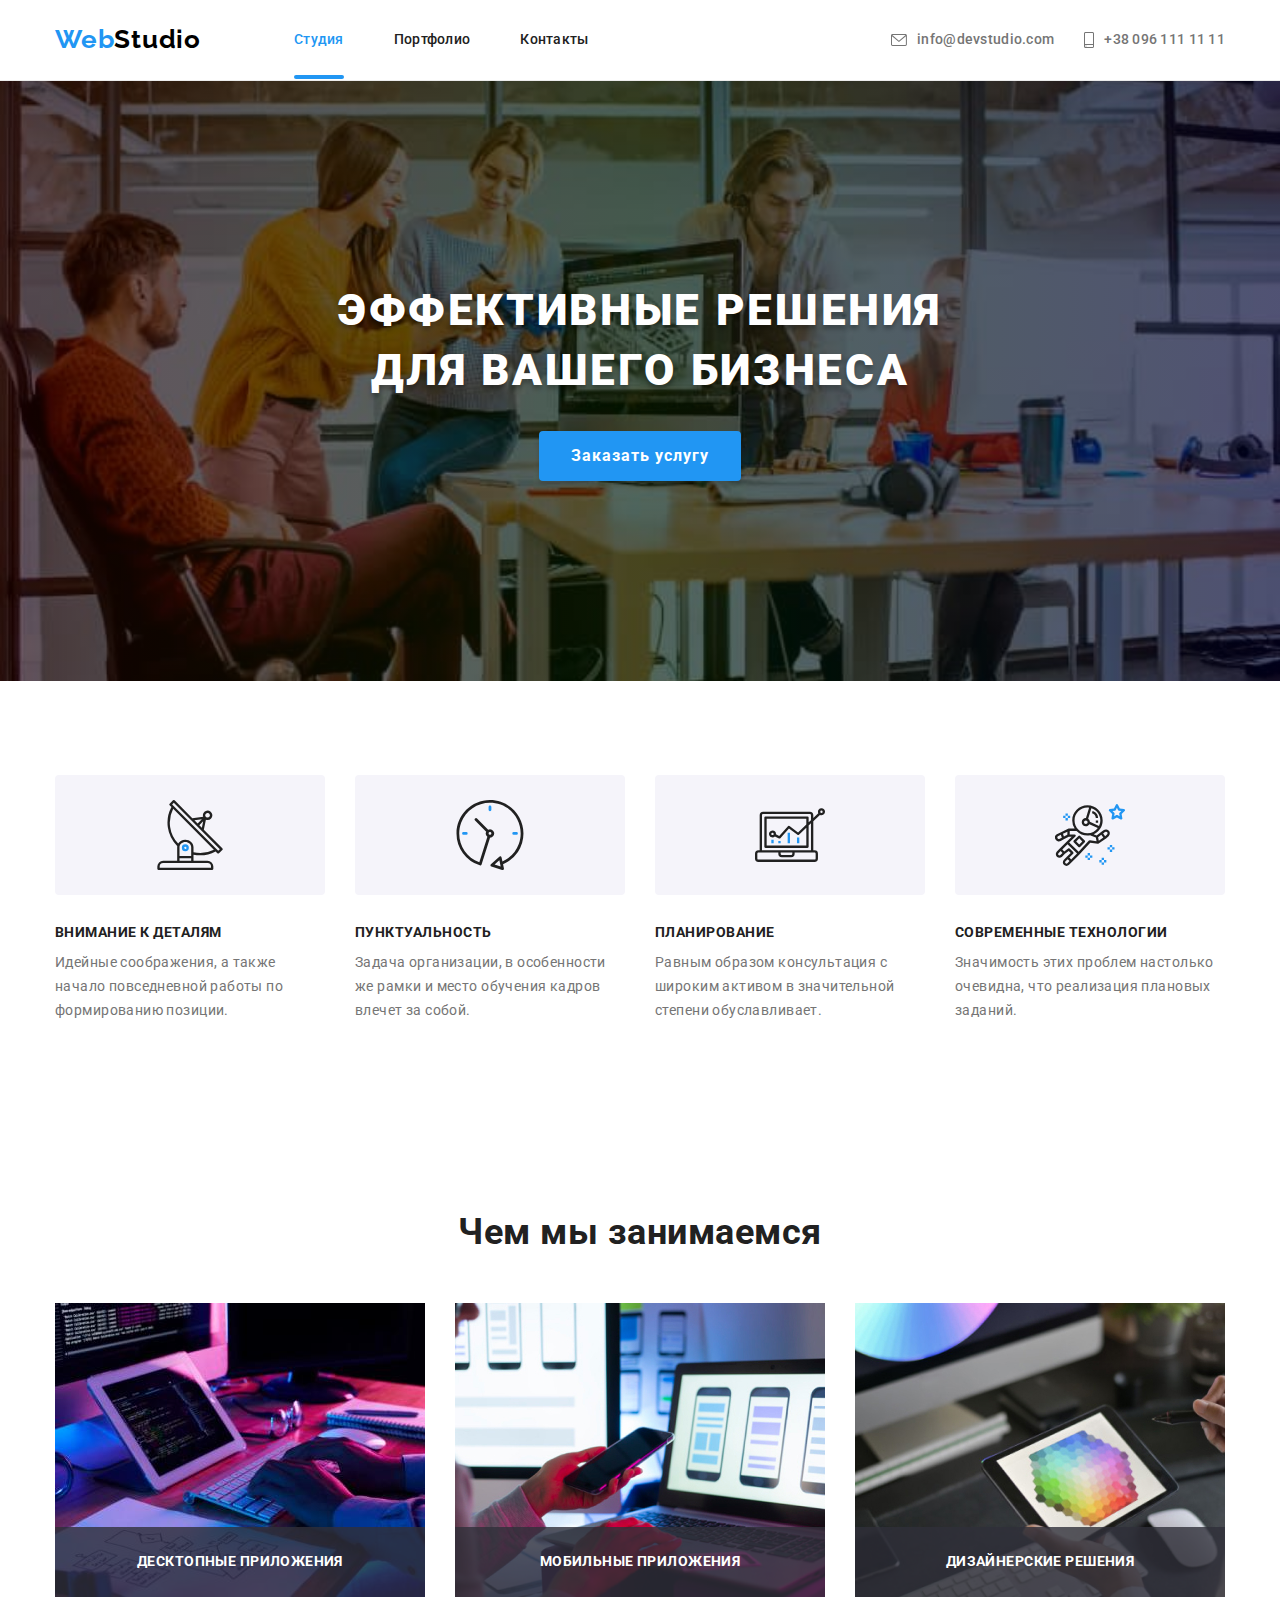
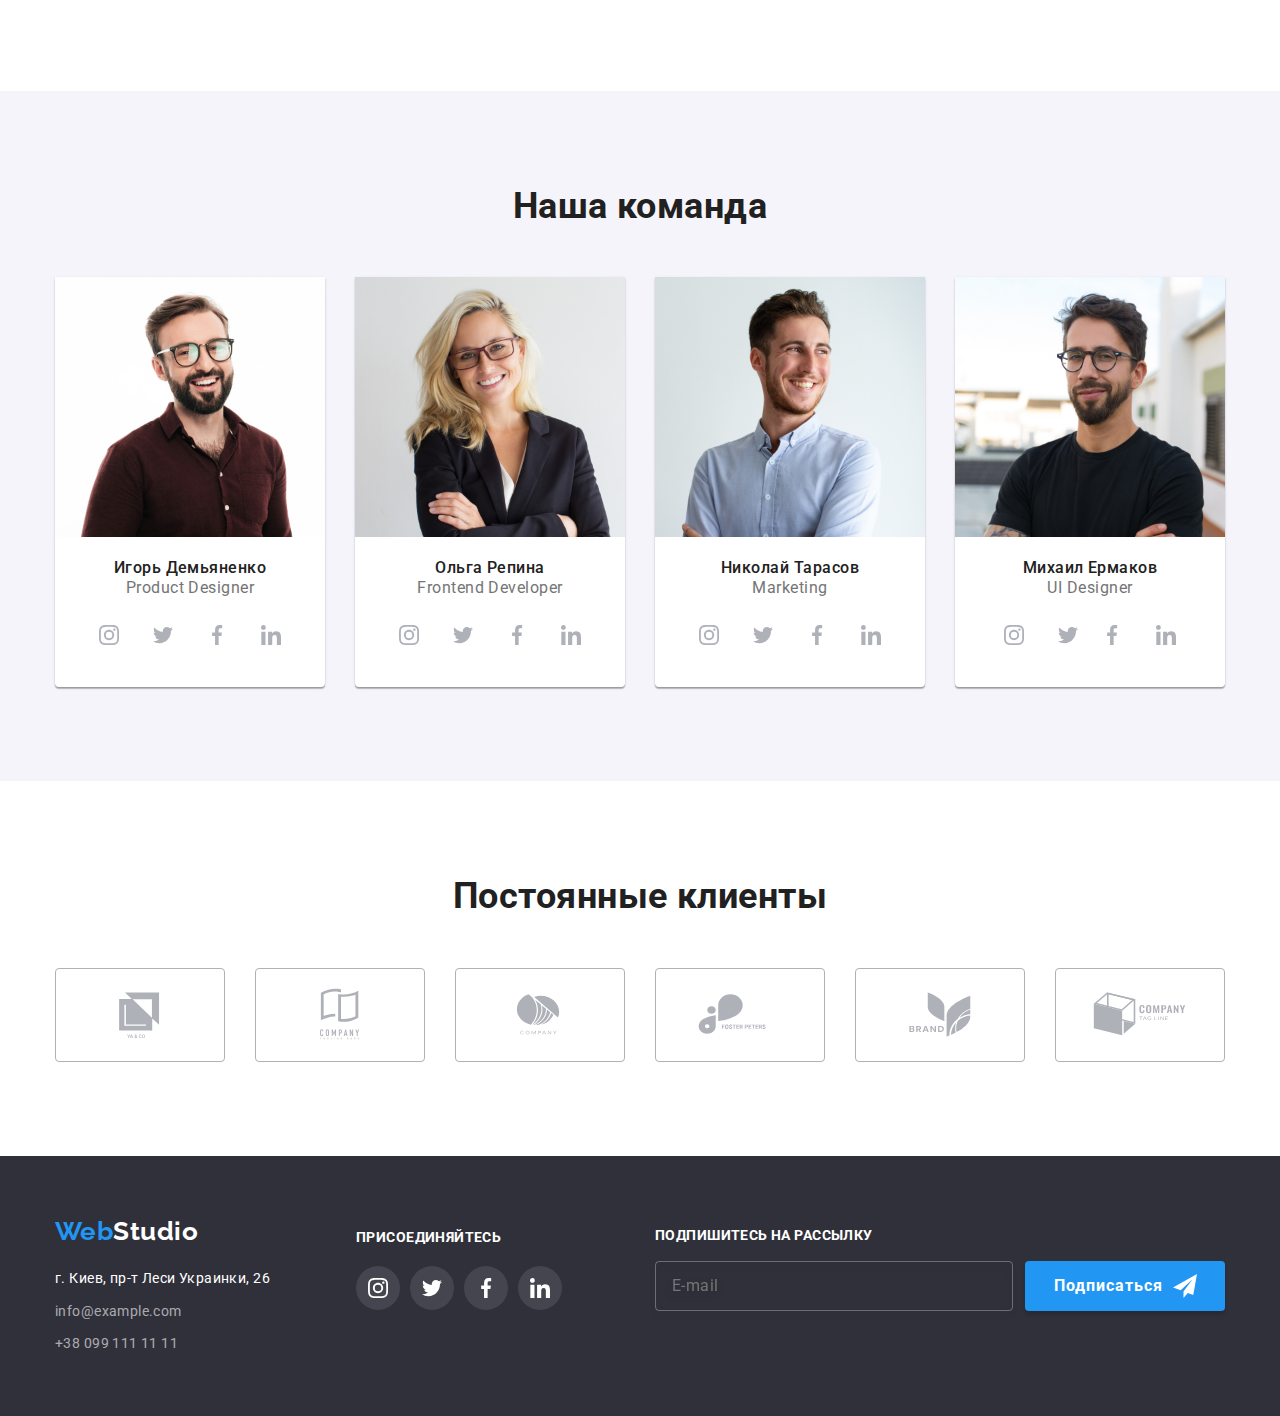
==== commit fdc22b27: "виправлення дз" ====
--- a/index.html
+++ b/index.html
@@ -201,20 +201,14 @@
         <ul class="grid list">
           <li class="grid__item">
             <picture>
-              <source
-                srcset="./images/img.jpg 1x, ./images/img-2x.jpg 2x"
-                media="(min-width: 1200px)"
-              />
+              <source srcset="./images/img.jpg 1x, ./images/img-2x.jpg 2x" />
               <img src="./images/img.jpg" alt="Разработка программного обеспечения" />
             </picture>
             <div class="performance"><p class="performance__text">Десктопные приложения</p></div>
           </li>
           <li class="grid__item">
             <picture>
-              <source
-                srcset="./images/img1.jpg 1x, ./images/img1-2x.jpg 2x"
-                media="(min-width: 1200px)"
-              />
+              <source srcset="./images/img1.jpg 1x, ./images/img1-2x.jpg 2x" />
               <img src="./images/img1.jpg" alt="Дизайн интерфейса" />
             </picture>
 
@@ -222,10 +216,7 @@
           </li>
           <li class="grid__item">
             <picture>
-              <source
-                srcset="./images/img2.jpg 1x, ./images/img2-2x.jpg 2x"
-                media="(min-width: 1200px)"
-              />
+              <source srcset="./images/img2.jpg 1x, ./images/img2-2x.jpg 2x" />
               <img src="./images/img2.jpg" alt="Визуальное оформление" />
             </picture>
             <div class="performance"><p class="performance__text">Дизайнерские решения</p></div>
@@ -249,7 +240,7 @@
                 />
                 <source
                   srcset="./images/img3-mob-1x.jpg 1x, ./images/img3-mob-2x.jpg 2x"
-                  media="(min-width: 480px)"
+                  media="(min-width: 0px)"
                 />
                 <img src="./images/img3.jpg" alt="Игорь Демьяненко" />
               </picture>
@@ -300,7 +291,7 @@
                 />
                 <source
                   srcset="./images/img4-mob-1x.jpg 1x, ./images/img4-mob-2x.jpg 2x"
-                  media="(min-width: 480px)"
+                  media="(min-width: 0px)"
                 />
                 <img src="./images/img4.jpg" alt="Ольга Репина" />
               </picture>
@@ -351,7 +342,7 @@
                 />
                 <source
                   srcset="./images/img5-mob-1x.jpg 1x, ./images/img5-mob-2x.jpg 2x"
-                  media="(min-width: 480px)"
+                  media="(min-width: 0px)"
                 />
                 <img src="./images/img5.jpg" alt="Николай Тарасов" />
               </picture>
@@ -402,7 +393,7 @@
                 />
                 <source
                   srcset="./images/img6-mob-1x.jpg 1x, ./images/img6-mob-2x.jpg 2x"
-                  media="(min-width: 480px)"
+                  media="(min-width: 0px)"
                 />
                 <img src="./images/img6.jpg" alt="Михаил Ермаков" />
               </picture>
@@ -632,10 +623,11 @@
           <div class="agreement">
             <label class="agreement__label">
               <input type="checkbox" name="agreement" class="agreement__input input" />
-              <span class="agreement__icon"></span>
-              <svg width="16" height="15" class="agreement__icon--active">
-                <use href="./images/icons.svg#icon-check-full"></use>
-              </svg>
+              <span class="agreement__icon">
+                <svg width="16" height="15" class="agreement__icon--active">
+                  <use href="./images/icons.svg#icon-check-full"></use>
+                </svg>
+              </span>
               Соглашаюсь с рассылкой и принимаю
               <a href="" class="agreement__contract">Условия договора</a>
             </label>
--- a/css/main.min.css
+++ b/css/main.min.css
@@ -1,2 +1,2 @@
-.site-nav,.contacts,.features-set,.grid,.developers,.media-set,.clients-grid,.address-set,.networks-set,.button-list,.card-set,.mobile-nav,.mobile-contacts,.mobile-networks{padding:0;margin:0;list-style:none}.card-set__link,.mobile-contacts__link,.mobile-networks__link{display:block;padding:0;margin:0;text-decoration:none}.footer-form__input,.modal-form__input,.agreement__input{background:transparent}.features__heading,.page-portfolio__heading{position:absolute;white-space:nowrap;width:1px;height:1px;overflow:hidden;border:0;padding:0;clip:rect(0 0 0 0);-webkit-clip-path:inset(50%);clip-path:inset(50%);margin:-1px}.hero__button,.footer-button,.modal-button{border:0;border-radius:4px;-webkit-box-shadow:0px 4px 4px rgba(0,0,0,0.15);box-shadow:0px 4px 4px rgba(0,0,0,0.15);font-family:inherit;font-weight:700;font-size:16px;line-height:1.9;letter-spacing:0.06em;cursor:pointer}.work__heading,.team__heading,.clients-heading{color:#212121;font-weight:700;font-size:36px;line-height:1.17;text-align:center}.header-container,.hero__container,.features__container,.work,.team__container,.clients__container,.footer-container,.page-portfolio__container{width:100%;margin-right:auto;margin-left:auto;padding-left:15px;padding-right:15px}@media screen and (min-width: 480px){.header-container,.hero__container,.features__container,.work,.team__container,.clients__container,.footer-container,.page-portfolio__container{width:480px}}@media screen and (min-width: 768px){.header-container,.hero__container,.features__container,.work,.team__container,.clients__container,.footer-container,.page-portfolio__container{width:768px}}@media screen and (min-width: 1200px){.header-container,.hero__container,.features__container,.work,.team__container,.clients__container,.footer-container,.page-portfolio__container{width:1200px}}h1,h2,h3,h4,h5,h6{padding:0;margin:0}img{display:block;margin:0;padding:0;max-width:100%;height:auto}.logo{font-family:Raleway;font-style:normal;font-weight:700;font-size:24px;line-height:1.16;letter-spacing:0.03em;text-decoration:none;color:#000}@media screen and (min-width: 1200px){.logo{font-size:26px;line-height:1.2}}.logo__text{color:#2196f3}.index-body{color:#757575;background-color:#fff;font-family:'Roboto', sans-serif;letter-spacing:0.03em}.page-header{margin:0;padding-top:24px;padding-bottom:25px;border-bottom:1px solid #ececec}.header-container{display:-webkit-box;display:-ms-flexbox;display:flex;-webkit-box-align:center;-ms-flex-align:center;align-items:center}@media screen and (max-width: 767px){.header-container{-webkit-box-pack:justify;-ms-flex-pack:justify;justify-content:space-between}}.page-header__nav{display:-webkit-box;display:-ms-flexbox;display:flex;-webkit-box-align:center;-ms-flex-align:center;align-items:center}.site-nav{display:-webkit-box;display:-ms-flexbox;display:flex;-webkit-box-align:center;-ms-flex-align:center;align-items:center}@media screen and (max-width: 767px){.site-nav{display:none}}@media screen and (min-width: 768px){.site-nav{margin-left:88px}}@media screen and (min-width: 1200px){.site-nav{margin-left:93px}}.site-nav__item:not(:last-child){margin-right:50px}.site-nav__link{padding-bottom:32px;font-weight:500;font-size:14px;line-height:1.14;letter-spacing:0.02em;color:#212121;text-decoration:none;-webkit-transition:color 250ms cubic-bezier(0.4, 0, 0.2, 1);transition:color 250ms cubic-bezier(0.4, 0, 0.2, 1)}.site-nav__link:hover,.site-nav__link:focus{color:#2196f3}.site-nav__link--current{position:relative;color:#2196f3}.site-nav__link--current::after{content:'';position:absolute;left:0;bottom:0;width:100%;height:4px;background-color:#2196f3;border-radius:2px}@media screen and (max-width: 767px){.contacts{display:none}}@media screen and (min-width: 768px){.contacts{margin-left:84px;margin-right:auto}}@media screen and (min-width: 1200px){.contacts{margin-right:0}}@media screen and (min-width: 768px) and (max-width: 1199px){.contacts{display:-webkit-box;display:-ms-flexbox;display:flex;-webkit-box-orient:vertical;-webkit-box-direction:normal;-ms-flex-direction:column;flex-direction:column;-webkit-box-pack:center;-ms-flex-pack:center;justify-content:center}}@media screen and (min-width: 1200px){.contacts{display:-webkit-box;display:-ms-flexbox;display:flex;-webkit-box-pack:end;-ms-flex-pack:end;justify-content:end;margin-left:auto}}@media screen and (min-width: 768px){.contacts__item:not(:last-child){margin-bottom:10px}}@media screen and (min-width: 1200px){.contacts__item:not(:last-child){margin-bottom:0}}@media screen and (min-width: 1200px){.contacts__item:not(:last-child){margin-right:30px}}.contacts__link{display:-webkit-box;display:-ms-flexbox;display:flex;-webkit-box-align:center;-ms-flex-align:center;align-items:center;font-style:normal;font-weight:500;font-size:14px;line-height:1.14;letter-spacing:0.02em;text-decoration:none;color:#757575;-webkit-transition:color 250ms cubic-bezier(0.4, 0, 0.2, 1);transition:color 250ms cubic-bezier(0.4, 0, 0.2, 1)}.contacts__link:hover,.contacts__link:focus{color:#2196f3}.contacts__link:hover .contacts__icon{fill:#2196f3}.contacts__link:focus .contacts__icon{fill:#2196f3}@media screen and (min-width: 768px) and (max-width: 1199px){.contacts__link{font-size:12px;line-height:1.16px}}.contacts__icon{fill:#757575;-webkit-transition:fill 250ms cubic-bezier(0.4, 0, 0.2, 1);transition:fill 250ms cubic-bezier(0.4, 0, 0.2, 1)}@media screen and (min-width: 480px){.contacts__icon--prepend{margin-right:8px}}@media screen and (min-width: 1200px){.contacts__icon--prepend{margin-right:10px}}.hero{margin-left:auto;margin-right:auto;background-image:-webkit-gradient(linear, left top, right top, from(rgba(47,0,0,0.4)), color-stop(rgba(0,48,0,0.4)), to(rgba(0,0,58,0.4))),url(../images/header-mobile-1x.jpg);background-image:linear-gradient(to right, rgba(47,0,0,0.4), rgba(0,48,0,0.4), rgba(0,0,58,0.4)),url(../images/header-mobile-1x.jpg);background-repeat:no-repeat;background-position:center;background-size:cover;text-align:center}@media screen and (max-width: 1199px){.hero{padding-top:118px;padding-bottom:118px}}@media screen and (min-width: 1200px){.hero{max-width:1600px;padding-top:200px;padding-bottom:200px}}@media (min-device-pixel-ratio: 2), (-webkit-min-device-pixel-ratio: 2), (min-resolution: 192dpi), (min-resolution: 2dppx){.hero{background-image:-webkit-gradient(linear, left top, right top, from(rgba(47,0,0,0.4)), color-stop(rgba(0,48,0,0.4)), to(rgba(0,0,58,0.4))),url(../images/header-mobile-2x.jpg);background-image:linear-gradient(to right, rgba(47,0,0,0.4), rgba(0,48,0,0.4), rgba(0,0,58,0.4)),url(../images/header-mobile-2x.jpg)}}@media screen and (min-width: 768px){.hero{background-image:-webkit-gradient(linear, left top, right top, from(rgba(47,0,0,0.4)), color-stop(rgba(0,48,0,0.4)), to(rgba(0,0,58,0.4))),url(../images/header-tablet-1x.jpg);background-image:linear-gradient(to right, rgba(47,0,0,0.4), rgba(0,48,0,0.4), rgba(0,0,58,0.4)),url(../images/header-tablet-1x.jpg)}}@media screen and (min-width: 768px) and (min-device-pixel-ratio: 2), screen and (min-width: 768px) and (-webkit-min-device-pixel-ratio: 2), screen and (min-width: 768px) and (min-resolution: 192dpi), screen and (min-width: 768px) and (min-resolution: 2dppx){.hero{background-image:-webkit-gradient(linear, left top, right top, from(rgba(47,0,0,0.4)), color-stop(rgba(0,48,0,0.4)), to(rgba(0,0,58,0.4))),url(../images/header-tablet-2x.jpg);background-image:linear-gradient(to right, rgba(47,0,0,0.4), rgba(0,48,0,0.4), rgba(0,0,58,0.4)),url(../images/header-tablet-2x.jpg)}}@media screen and (min-width: 1200px){.hero{background-image:-webkit-gradient(linear, left top, right top, from(rgba(47,0,0,0.4)), color-stop(rgba(0,48,0,0.4)), to(rgba(0,0,58,0.4))),url(../images/header-desktop-1x.jpg);background-image:linear-gradient(to right, rgba(47,0,0,0.4), rgba(0,48,0,0.4), rgba(0,0,58,0.4)),url(../images/header-desktop-1x.jpg)}}@media screen and (min-width: 1200px) and (min-device-pixel-ratio: 2), screen and (min-width: 1200px) and (-webkit-min-device-pixel-ratio: 2), screen and (min-width: 1200px) and (min-resolution: 192dpi), screen and (min-width: 1200px) and (min-resolution: 2dppx){.hero{background-image:-webkit-gradient(linear, left top, right top, from(rgba(47,0,0,0.4)), color-stop(rgba(0,48,0,0.4)), to(rgba(0,0,58,0.4))),url(../images/header-desktop-2x.jpg);background-image:linear-gradient(to right, rgba(47,0,0,0.4), rgba(0,48,0,0.4), rgba(0,0,58,0.4)),url(../images/header-desktop-2x.jpg)}}.hero__heading{display:inline-block;margin-top:0;margin-bottom:30px;font-style:normal;font-weight:900;letter-spacing:0.06em;text-transform:uppercase;text-align:center;color:#fff}@media screen and (min-width: 480px){.hero__heading{width:360px;font-size:26px;line-height:1.61}}@media screen and (min-width: 1200px){.hero__heading{width:696px;font-size:44px;line-height:1.36;text-shadow:0px 4px 4px rgba(0,0,0,0.25)}}.hero__button{display:block;margin-left:auto;margin-right:auto;padding:10px 32px;color:#fff;background-color:#2196f3;-webkit-transition:background-color 250ms cubic-bezier(0.4, 0, 0.2, 1);transition:background-color 250ms cubic-bezier(0.4, 0, 0.2, 1)}.hero__button:hover,.hero__button:focus{background-color:#188ce8}.features{padding-top:94px;padding-bottom:94px;font-size:14px;line-height:1.7}@media screen and (min-width: 768px){.features-set{display:-webkit-box;display:-ms-flexbox;display:flex;-ms-flex-wrap:wrap;flex-wrap:wrap;margin:-15px}}@media screen and (min-width: 768px){.features-set__item{-ms-flex-preferred-size:calc((100% - 2 * 30px) / 2);flex-basis:calc((100% - 2 * 30px) / 2);margin:15px}}@media screen and (min-width: 1200px){.features-set__item{-ms-flex-preferred-size:calc((100% - 4 * 30px) / 4);flex-basis:calc((100% - 4 * 30px) / 4);margin:15px}}@media screen and (max-width: 767px){.features-set__item:not(:last-child){margin-bottom:30px}}.features-set__icon{display:-webkit-box;display:-ms-flexbox;display:flex;-webkit-box-align:center;-ms-flex-align:center;align-items:center;-webkit-box-pack:center;-ms-flex-pack:center;justify-content:center;padding:25px 100px;margin-bottom:30px;border-radius:4px;background-color:#f5f4fa}.features-set__title{margin-bottom:10px;color:#212121;font-weight:700;font-size:14px;line-height:1.14;text-transform:uppercase}.features-set__content{font-style:normal;font-size:14px;line-height:1.71;letter-spacing:0.03em}.features-set__content{margin:0}.work{padding-top:94px;padding-bottom:94px}@media screen and (max-width: 1199px){.work{display:none}}.work__heading{display:block;width:376px;margin-right:auto;margin-left:auto;margin-top:0;margin-bottom:50px}.grid{display:-webkit-box;display:-ms-flexbox;display:flex}.grid__item{position:relative}.grid__item:not(:last-child){margin-right:30px}.performance{position:absolute;width:100%;bottom:0;padding:27px 0;background-color:rgba(47,48,58,0.8)}.performance__text{margin:0;font-style:normal;font-weight:700;font-size:14px;line-height:1.14;text-align:center;letter-spacing:0.03em;text-transform:uppercase;color:#fff}.team{background-color:#f5f4fa;padding-top:94px;padding-bottom:94px;font-size:16px;line-height:1.19;text-align:center}.team__heading{display:block;width:264px;margin-top:0;margin-bottom:50px;margin-left:auto;margin-right:auto}@media screen and (min-width: 768px){.developers{display:-webkit-box;display:-ms-flexbox;display:flex;-ms-flex-wrap:wrap;flex-wrap:wrap;margin:-15px}}.developers__item{-webkit-box-shadow:0px 1px 3px rgba(0,0,0,0.12),0px 1px 1px rgba(0,0,0,0.14),0px 2px 1px rgba(0,0,0,0.2);box-shadow:0px 1px 3px rgba(0,0,0,0.12),0px 1px 1px rgba(0,0,0,0.14),0px 2px 1px rgba(0,0,0,0.2);border-radius:0px 0px 4px 4px}@media screen and (min-width: 768px){.developers__item{-ms-flex-preferred-size:calc((100% - 2 * 30px) / 2);flex-basis:calc((100% - 2 * 30px) / 2);margin:15px}}@media screen and (min-width: 1200px){.developers__item{-ms-flex-preferred-size:calc((100% - 4 * 30px) / 4);flex-basis:calc((100% - 4 * 30px) / 4);margin:15px}}@media screen and (max-width: 767px){.developers__item:not(:last-child){margin-bottom:30px}}.developers__name{display:inline-block;margin-bottom:10px;margin-top:0;padding-top:30px;color:#212121;font-weight:500;font-size:16px;line-height:1.19px;text-align:center}.developers__position{margin-top:0}.media-set{display:-webkit-box;display:-ms-flexbox;display:flex;-webkit-box-align:center;-ms-flex-align:center;align-items:center;-webkit-box-pack:center;-ms-flex-pack:center;justify-content:center;padding-bottom:24px}@media screen and (min-width: 1200px){.media-set{padding-bottom:30px}}.media-set__item:not(:last-child){margin-right:10px}.media-set__link{display:inline-block;width:44px;height:44px;padding:12px;border-radius:50%;fill:#afb1b8;-webkit-transition:background-color 250ms cubic-bezier(0.4, 0, 0.2, 1);transition:background-color 250ms cubic-bezier(0.4, 0, 0.2, 1)}.media-set__link:hover,.media-set__link:focus{background-color:#2196f3}.media-set__link:hover .media-set__icon{fill:#fff}.media-set__link:focus .media-set__icon{fill:#fff}.media-set__icon{-webkit-transition:fill 250ms cubic-bezier(0.4, 0, 0.2, 1);transition:fill 250ms cubic-bezier(0.4, 0, 0.2, 1)}.clients{padding:94px 0}.clients-heading{margin-bottom:50px}.clients-grid{display:-webkit-box;display:-ms-flexbox;display:flex;-ms-flex-wrap:wrap;flex-wrap:wrap;margin:-15px}@media screen and (max-width: 405px){.clients-grid{-webkit-box-align:center;-ms-flex-align:center;align-items:center;-webkit-box-pack:center;-ms-flex-pack:center;justify-content:center}}.clients-grid__item{-ms-flex-preferred-size:calc((100% - 2 * 30px) / 2);flex-basis:calc((100% - 2 * 30px) / 2);margin:15px}@media screen and (min-width: 768px){.clients-grid__item{-ms-flex-preferred-size:calc((100% - 3 * 30px) / 3);flex-basis:calc((100% - 3 * 30px) / 3);margin:15px}}@media screen and (min-width: 1200px){.clients-grid__item{width:170px;-ms-flex-preferred-size:calc((100% - 6 * 30px) / 6);flex-basis:calc((100% - 6 * 30px) / 6);margin:15px}}.clients-grid__link{display:-webkit-box;display:-ms-flexbox;display:flex;-webkit-box-align:center;-ms-flex-align:center;align-items:center;-webkit-box-pack:center;-ms-flex-pack:center;justify-content:center;padding:16px 32px;border:1px solid #afb1b8;border-radius:4px;-webkit-transition:border-color 250ms cubic-bezier(0.4, 0, 0.2, 1);transition:border-color 250ms cubic-bezier(0.4, 0, 0.2, 1)}.clients-grid__link:hover,.clients-grid__link:focus{border-color:#2196f3}.clients-grid__link:hover .clients-grid__icon{fill:#2196f3}.clients-grid__link:focus .clients-grid__icon{fill:#2196f3}.clients-grid__icon{fill:#afb1b8;-webkit-transition:fill 250ms cubic-bezier(0.4, 0, 0.2, 1);transition:fill 250ms cubic-bezier(0.4, 0, 0.2, 1)}.page-footer{padding-top:60px;padding-bottom:60px;background-color:#2f303a}.footer-container{padding-top:0;padding-bottom:0;margin-top:0;margin-bottom:0}@media screen and (min-width: 1200px){.footer-container{display:-webkit-box;display:-ms-flexbox;display:flex}}@media screen and (max-width: 1199px){.address-container{text-align:center;margin-bottom:60px}}@media screen and (min-width: 1200px){.address-container{width:231px;margin-right:70px}}.page-footer__logo{display:inline-block;margin-bottom:20px;padding-top:0;padding-bottom:0;color:#fff;font-family:Raleway;font-weight:700;font-size:26px;line-height:1.2;text-decoration:none}.address-set{font-style:normal;font-size:14px;line-height:1.7;letter-spacing:0.03em}.address-set__item:not(:last-child){margin-bottom:8px}@media screen and (min-width: 1200px){.address-set__item:not(:last-child){margin-bottom:9px}}.address-set__location{text-decoration:none;color:#fff;-webkit-transition:color 250ms cubic-bezier(0.4, 0, 0.2, 1);transition:color 250ms cubic-bezier(0.4, 0, 0.2, 1)}.address-set__link{text-decoration:none;color:rgba(255,255,255,0.6);-webkit-transition:color 250ms cubic-bezier(0.4, 0, 0.2, 1);transition:color 250ms cubic-bezier(0.4, 0, 0.2, 1)}.address-set__link--active:hover,.address-set__link--active:focus{color:#2196f3}@media screen and (min-width: 768px) and (max-width: 1199px){.footer-networks{margin-left:165px}}@media screen and (min-width: 1200px){.footer-networks{padding-top:12px;max-height:80px;width:206px;height:44px}}.footer-networks__appeal{margin-top:0;margin-bottom:20px;font-style:normal;font-weight:700;font-size:14px;line-height:1.14;letter-spacing:0.03em;text-transform:uppercase;color:#fff}@media screen and (max-width: 767px){.footer-networks__appeal{text-align:center}}@media screen and (min-width: 1200px){.footer-networks__appeal{display:inline-block;padding:0;margin-bottom:20px}}.networks-set{display:-webkit-box;display:-ms-flexbox;display:flex;-webkit-box-align:center;-ms-flex-align:center;align-items:center;-webkit-box-pack:center;-ms-flex-pack:center;justify-content:center;margin-bottom:60px}@media screen and (min-width: 768px){.networks-set{margin-bottom:0}}@media screen and (min-width: 1200px){.networks-set{width:206px}}.networks-set__item:not(:last-child){margin-right:10px}.networks-set__link{display:inline-block;width:44px;height:44px;padding:12px;border-radius:50%;background-color:rgba(255,255,255,0.1);-webkit-transition:background-color 250ms cubic-bezier(0.4, 0, 0.2, 1);transition:background-color 250ms cubic-bezier(0.4, 0, 0.2, 1)}.networks-set__link:hover,.networks-set__link:focus{background-color:#2196f3}.networks-set__icon{fill:#fff}@media screen and (min-width: 768px){.tablet-container{display:-webkit-box;display:-ms-flexbox;display:flex;-webkit-box-pack:center;-ms-flex-pack:center;justify-content:center}}@media screen and (min-width: 1200px){.form-container{display:-webkit-box;display:-ms-flexbox;display:flex;position:relative;margin-left:93px;padding:0;width:570px}}@media screen and (min-width: 1200px){.footer-form{display:-webkit-box;display:-ms-flexbox;display:flex;-webkit-box-align:center;-ms-flex-align:center;align-items:center}}.footer-form__appeal{margin-top:0;margin-bottom:20px;font-style:normal;font-weight:700;font-size:14px;line-height:1.14;letter-spacing:0.03em;text-transform:uppercase;text-align:center;color:#fff}@media screen and (min-width: 1200px){.footer-form__appeal{position:absolute;margin:0;top:12px}}.footer-form__input{display:block;height:50px;padding:15px 16px 15px 16px;margin-right:auto;margin-left:auto;margin-bottom:20px;background-color:var(--primery-bg-color);outline:none;border:1px solid rgba(255,255,255,0.3);-webkit-box-sizing:border-box;box-sizing:border-box;-webkit-filter:drop-shadow(0px 4px 4px rgba(0,0,0,0.15));filter:drop-shadow(0px 4px 4px rgba(0,0,0,0.15));border-radius:4px;font-style:normal;font-size:16px;line-height:1.25;letter-spacing:0.03em;color:rgba(255,255,255,0.6)}.footer-form__input:focus{font-style:normal;font-size:16px;line-height:1.25;letter-spacing:0.03em;color:rgba(255,255,255,0.6)}@media screen and (min-width: 480px){.footer-form__input{width:450px}}@media screen and (min-width: 1200px){.footer-form__input{width:358px;margin:0}}.footer-button{display:block;position:relative;width:200px;height:50px;padding:10px 62px 10px 29px;color:#fff;background-color:#2196f3;-webkit-transition:background-color 250ms cubic-bezier(0.4, 0, 0.2, 1);transition:background-color 250ms cubic-bezier(0.4, 0, 0.2, 1)}.footer-button:hover,.footer-button:focus{background-color:#188ce8}@media screen and (max-width: 1199px){.footer-button{margin-right:auto;margin-left:auto}}@media screen and (min-width: 1200px){.footer-button{margin-left:12px}}.footer-button__icon{position:absolute;right:0;top:0;margin:13px 28px 13px 0}.backdrop{position:fixed;top:0;left:0;width:100%;height:100%;background-color:rgba(0,0,0,0.2);opacity:1;-webkit-transition:opacity 250ms cubic-bezier(0.4, 0, 0.2, 1);transition:opacity 250ms cubic-bezier(0.4, 0, 0.2, 1);-webkit-transition:background-color 250ms cubic-bezier(0.4, 0, 0.2, 1);transition:background-color 250ms cubic-bezier(0.4, 0, 0.2, 1)}.backdrop--hidden{opacity:0;pointer-events:none}.backdrop--hidden .modal-window{-webkit-transform:translate(-50%, -50%) scale(0.8);transform:translate(-50%, -50%) scale(0.8)}.modal-window{position:absolute;top:50%;left:50%;padding:30px;border-radius:4px;background-color:#fff;-webkit-box-shadow:0px 1px 3px rgba(0,0,0,0.12),0px 1px 1px rgba(0,0,0,0.14),0px 2px 1px rgba(0,0,0,0.2);box-shadow:0px 1px 3px rgba(0,0,0,0.12),0px 1px 1px rgba(0,0,0,0.14),0px 2px 1px rgba(0,0,0,0.2);-webkit-transform:translate(-50%, -50%) scale(1);transform:translate(-50%, -50%) scale(1);-webkit-transition:-webkit-transform 250ms cubic-bezier(0.4, 0, 0.2, 1);transition:-webkit-transform 250ms cubic-bezier(0.4, 0, 0.2, 1);transition:transform 250ms cubic-bezier(0.4, 0, 0.2, 1);transition:transform 250ms cubic-bezier(0.4, 0, 0.2, 1), -webkit-transform 250ms cubic-bezier(0.4, 0, 0.2, 1)}@media screen and (min-width: 320px){.modal-window{width:300px;height:581px}}@media screen and (min-width: 480px){.modal-window{width:450px;padding:39px 46px 41px 34px}}@media screen and (min-width: 1200px){.modal-window{width:528px;height:581px}}.button-close{position:absolute;display:block;top:7px;right:14px;width:30px;height:30px;padding:6px;border-radius:50%;cursor:pointer;background-color:#fff;border:1px solid rgba(0,0,0,0.1)}.button-close:hover .button-close__icon,.button-close:focus .button-close__icon{fill:#2196f3}.button-close__icon{position:absolute;top:50%;left:50%;-webkit-transform:translate(-50%, -50%);transform:translate(-50%, -50%);-webkit-transition:fill 250ms cubic-bezier(0.4, 0, 0.2, 1);transition:fill 250ms cubic-bezier(0.4, 0, 0.2, 1)}.modal-window__title{display:block;margin-top:0;margin-bottom:12px;font-style:normal;font-weight:700;font-size:20px;line-height:1.5;text-align:center;letter-spacing:0.03em;color:#212121}.input-container{height:342px;margin-bottom:20px}@media screen and (min-width: 320px){.input-container{width:240px}}@media screen and (min-width: 450px){.input-container{width:370px}}@media screen and (min-width: 1200px){.input-container{width:448px}}.form-fild{display:-webkit-box;display:-ms-flexbox;display:flex;-webkit-box-orient:vertical;-webkit-box-direction:normal;-ms-flex-direction:column;flex-direction:column;font-style:normal;font-size:12px;line-height:1.16;letter-spacing:0.01em}.form-fild:not(:last-child){margin-bottom:10px}.form-input{position:relative}.modal-form{padding:0}.modal-form__label{margin-bottom:4px}.modal-form__input{width:100%;height:40px;padding:11px 12px 11px 42px;border:1px solid rgba(33,33,33,0.2);-webkit-box-sizing:border-box;box-sizing:border-box;border-radius:4px;-webkit-transition:border-color 250ms cubic-bezier(0.4, 0, 0.2, 1);transition:border-color 250ms cubic-bezier(0.4, 0, 0.2, 1)}.modal-form__input:hover,.modal-form__input:focus{border-color:#2196f3;outline:none}.modal-form__input:hover+.modal-form__icon,.modal-form__input:focus+.modal-form__icon{fill:#2196f3}.modal-form__icon{position:absolute;top:50%;left:18px;-webkit-transform:translateY(-50%);transform:translateY(-50%);-webkit-transition:fill 250ms cubic-bezier(0.4, 0, 0.2, 1);transition:fill 250ms cubic-bezier(0.4, 0, 0.2, 1)}.modal-form__comment{padding:12px 16px;height:120px;resize:none;border:1px solid rgba(33,33,33,0.2);-webkit-box-sizing:border-box;box-sizing:border-box;border-radius:4px}.modal-form__comment:hover,.modal-form__comment:focus{border-color:#2196f3;outline:none}.agreement{font-style:normal}@media screen and (min-width: 320px){.agreement{letter-spacing:0.02em;font-size:8px;line-height:1.16}}@media screen and (min-width: 480px){.agreement{letter-spacing:0.03em;font-size:12px;line-height:1.16}}@media screen and (min-width: 1200px){.agreement{font-size:14px;line-height:1.7}}.agreement__label{display:-webkit-box;display:-ms-flexbox;display:flex;-webkit-box-align:center;-ms-flex-align:center;align-items:center;position:relative;margin-right:auto;margin-left:auto;-webkit-box-pack:justify;-ms-flex-pack:justify;justify-content:space-between}@media screen and (min-width: 320px){.agreement__label{width:240px}}@media screen and (min-width: 480px){.agreement__label{width:370px}}@media screen and (min-width: 1200px){.agreement__label{width:448px}}.agreement__input{-webkit-appearance:none;-moz-appearance:none;appearance:none;position:absolute}.agreement__input:checked ~ .agreement__icon--active{opacity:1}.agreement__input:checked+.agreement__icon{border-color:transparent;background-color:#2196f3}.agreement__icon{display:inline-block;width:16px;height:15px;padding:0;border:2px solid #212121;border-radius:2px}.agreement__icon--active{position:absolute;top:50%;left:0;-webkit-transform:translateY(-50%);transform:translateY(-50%);opacity:0}.agreement__contract{font-style:normal;text-decoration:none;color:#2196f3;border-bottom:1px solid #2196f3}@media screen and (min-width: 320px){.agreement__contract{font-size:8px;line-height:1.16;letter-spacing:0.02em}}@media screen and (min-width: 480px){.agreement__contract{letter-spacing:0.03em;font-size:12px;line-height:1.16}}@media screen and (min-width: 1200px){.agreement__contract{font-size:14px;line-height:1.7}}.modal-button{display:block;width:200px;height:50px;padding:0;margin-top:30px;margin-left:auto;margin-right:auto;background-color:#2196f3;color:#fff;-webkit-transition:background-color 250ms cubic-bezier(0.4, 0, 0.2, 1);transition:background-color 250ms cubic-bezier(0.4, 0, 0.2, 1)}.modal-button:hover,.modal-button:focus{background-color:#188ce8}.portfolio-body{color:#757575;background-color:#fff;font-family:'Roboto', sans-serif;letter-spacing:0.03em}.button-list{display:-webkit-box;display:-ms-flexbox;display:flex;-ms-flex-wrap:wrap;flex-wrap:wrap;-webkit-box-pack:start;-ms-flex-pack:start;justify-content:start;margin-bottom:40px}@media screen and (min-width: 768px){.button-list{-webkit-box-pack:center;-ms-flex-pack:center;justify-content:center;margin-bottom:50px}}.button-list__item:not(:last-child){margin-right:8px}@media screen and (max-width: 767px){.button-list__item:nth-child(-n+3){margin-bottom:15px}}.filter-button{border:0;border-radius:4px;padding:6px 22px;background-color:#f5f4fa;color:#212121;font-weight:500;font-size:16px;line-height:1.6;text-align:center;letter-spacing:0.03em;cursor:pointer;-webkit-transition:background-color 250ms cubic-bezier(0.4, 0, 0.2, 1),color 250ms cubic-bezier(0.4, 0, 0.2, 1),-webkit-box-shadow 250ms cubic-bezier(0.4, 0, 0.2, 1);transition:background-color 250ms cubic-bezier(0.4, 0, 0.2, 1),color 250ms cubic-bezier(0.4, 0, 0.2, 1),-webkit-box-shadow 250ms cubic-bezier(0.4, 0, 0.2, 1);transition:background-color 250ms cubic-bezier(0.4, 0, 0.2, 1),color 250ms cubic-bezier(0.4, 0, 0.2, 1),box-shadow 250ms cubic-bezier(0.4, 0, 0.2, 1);transition:background-color 250ms cubic-bezier(0.4, 0, 0.2, 1),color 250ms cubic-bezier(0.4, 0, 0.2, 1),box-shadow 250ms cubic-bezier(0.4, 0, 0.2, 1),-webkit-box-shadow 250ms cubic-bezier(0.4, 0, 0.2, 1)}.filter-button:hover,.filter-button:focus{background-color:#2196f3;color:#fff;-webkit-box-shadow:0px 3px 1px rgba(0,0,0,0.1),0px 1px 2px rgba(0,0,0,0.08),0px 2px 2px rgba(0,0,0,0.12);box-shadow:0px 3px 1px rgba(0,0,0,0.1),0px 1px 2px rgba(0,0,0,0.08),0px 2px 2px rgba(0,0,0,0.12)}.page-portfolio{padding-top:94px;padding-bottom:94px}.card-set{display:-webkit-box;display:-ms-flexbox;display:flex;-ms-flex-wrap:wrap;flex-wrap:wrap}@media screen and (max-width: 479px){.card-set{-webkit-box-align:center;-ms-flex-align:center;align-items:center;-webkit-box-pack:center;-ms-flex-pack:center;justify-content:center}}@media screen and (min-width: 768px){.card-set{margin:-15px}}@media screen and (max-width: 767px){.card-set__item:not(:last-child){margin-bottom:30px}}@media screen and (min-width: 768px){.card-set__item{width:calc((100% - 2 * 30px) / 2);margin:15px}}@media screen and (min-width: 1200px){.card-set__item{-ms-flex-preferred-size:calc((100% - 3 * 30px) / 3);flex-basis:calc((100% - 3 * 30px) / 3);margin:15px}}.card-set__link{display:-webkit-box;display:-ms-flexbox;display:flex;-webkit-box-orient:vertical;-webkit-box-direction:normal;-ms-flex-direction:column;flex-direction:column;height:100%;-webkit-transition:-webkit-box-shadow 250ms cubic-bezier(0.4, 0, 0.2, 1);transition:-webkit-box-shadow 250ms cubic-bezier(0.4, 0, 0.2, 1);transition:box-shadow 250ms cubic-bezier(0.4, 0, 0.2, 1);transition:box-shadow 250ms cubic-bezier(0.4, 0, 0.2, 1), -webkit-box-shadow 250ms cubic-bezier(0.4, 0, 0.2, 1)}.card-set__link:hover,.card-set__link:focus{-webkit-box-shadow:0px 1px 1px rgba(0,0,0,0.12),0px 4px 4px rgba(0,0,0,0.06),1px 4px 6px rgba(0,0,0,0.16);box-shadow:0px 1px 1px rgba(0,0,0,0.12),0px 4px 4px rgba(0,0,0,0.06),1px 4px 6px rgba(0,0,0,0.16)}.card-set__link:hover .product-overlay{-webkit-transform:translateY(0);transform:translateY(0);opacity:1}.card-set__meta{-webkit-box-flex:1;-ms-flex-positive:1;flex-grow:1;padding:20px 24px;border-left:1px solid #eeeeee;border-right:1px solid #eeeeee;border-bottom:1px solid #eeeeee}.card-set__name{color:#212121;font-family:Roboto;font-style:normal;font-weight:700;font-size:18px;line-height:2;letter-spacing:0.06em}.card-set__profile{margin:0;color:#757575;font-size:16px;line-height:1.9}.card-set__container{position:relative}.product-overlay{position:absolute;top:0;left:0;width:100%;height:100%;background-color:rgba(33,150,243,0.9);opacity:0;-webkit-transform:translateY(100%);transform:translateY(100%);-webkit-transition:-webkit-transform 250ms cubic-bezier(0.4, 0, 0.2, 1);transition:-webkit-transform 250ms cubic-bezier(0.4, 0, 0.2, 1);transition:transform 250ms cubic-bezier(0.4, 0, 0.2, 1);transition:transform 250ms cubic-bezier(0.4, 0, 0.2, 1), -webkit-transform 250ms cubic-bezier(0.4, 0, 0.2, 1)}.product-overlay__discription{position:absolute;top:50%;left:50%;-webkit-transform:translate(-50%, -50%);transform:translate(-50%, -50%);width:322px;height:168px;margin:0;font-style:normal;font-weight:400;font-size:18px;line-height:1.5;letter-spacing:0.03em;color:#fff}.menu-toggle{display:-webkit-inline-box;display:-ms-inline-flexbox;display:inline-flex;min-height:40px;min-width:40px;display:-webkit-box;display:-ms-flexbox;display:flex;-webkit-box-align:center;-ms-flex-align:center;align-items:center;-webkit-box-pack:center;-ms-flex-pack:center;justify-content:center;margin:0;padding:0;background-color:transparent;cursor:pointer;border:none;outline:none;-webkit-transition:fill 250ms cubic-bezier(0.4, 0, 0.2, 1);transition:fill 250ms cubic-bezier(0.4, 0, 0.2, 1)}@media screen and (min-width: 768px){.menu-toggle{display:none}}.menu-toggle:hover,.menu-toggle:focus{fill:#2196f3}.menu-container{position:fixed;top:0;left:0;width:100%;height:100%;background-color:#fff;-webkit-transform:translateX(100%);transform:translateX(100%);-webkit-transition:-webkit-transform 250ms cubic-bezier(0.4, 0, 0.2, 1);transition:-webkit-transform 250ms cubic-bezier(0.4, 0, 0.2, 1);transition:transform 250ms cubic-bezier(0.4, 0, 0.2, 1);transition:transform 250ms cubic-bezier(0.4, 0, 0.2, 1), -webkit-transform 250ms cubic-bezier(0.4, 0, 0.2, 1);z-index:1}@media screen and (max-width: 479px){.menu-container{padding:48px 30px}}@media screen and (min-width: 480px){.menu-container{padding:48px 40px}}.menu-container .mobile-container{height:100%;display:-webkit-box;display:-ms-flexbox;display:flex;-webkit-box-orient:vertical;-webkit-box-direction:normal;-ms-flex-direction:column;flex-direction:column;-webkit-box-pack:justify;-ms-flex-pack:justify;justify-content:space-between}.menu-container.is-open{-webkit-transform:translateX(0);transform:translateX(0)}.menu-toggle--close{position:absolute;top:10px;right:15px}.mobile-menu{padding:0;margin:0;list-style:none}.mobile-nav__item:not(:last-child){margin-bottom:32px}.mobile-contacts{margin-bottom:64px}.mobile-contacts__item:not(:last-child){margin-bottom:32px}.mobile-nav__link{font-style:normal;font-weight:500;font-size:40px;line-height:1.17;letter-spacing:0.02em;text-decoration:none;color:#212121}.mobile-contacts__link--phone{font-style:normal;font-weight:500;font-size:26px;line-height:1.17;letter-spacing:0.02em;color:#2196f3}@media screen and (min-width: 480px){.mobile-contacts__link--phone{font-size:34px}}.mobile-contacts__link--mail{font-style:normal;font-weight:500;font-size:24px;line-height:1.16;letter-spacing:0.02em;color:#757575}.mobile-nav__link:hover,.mobile-nav__link:focus,.mobile-contacts__link:hover,.mobile-contacts__link:focus{color:#2196f3}.mobile-nav__link--current{color:#2196f3}.mobile-networks{display:-webkit-box;display:-ms-flexbox;display:flex;-ms-flex-wrap:wrap;flex-wrap:wrap}@media screen and (max-width: 479px){.mobile-networks{-webkit-box-pack:justify;-ms-flex-pack:justify;justify-content:space-between}}@media screen and (min-width: 480px){.mobile-networks__item:not(:first-child){padding-left:10px}.mobile-networks__item:not(:last-child){border-right:1px solid rgba(33,33,33,0.2);padding-right:10px}}.mobile-networks__link{display:block}
+.site-nav,.contacts,.features-set,.grid,.developers,.media-set,.clients-grid,.address-set,.networks-set,.button-list,.card-set,.mobile-nav,.mobile-contacts,.mobile-networks{padding:0;margin:0;list-style:none}.card-set__link,.mobile-contacts__link,.mobile-networks__link{display:block;padding:0;margin:0;text-decoration:none}.footer-form__input,.modal-form__input,.agreement__input{background:transparent}.features__heading,.page-portfolio__heading{position:absolute;white-space:nowrap;width:1px;height:1px;overflow:hidden;border:0;padding:0;clip:rect(0 0 0 0);-webkit-clip-path:inset(50%);clip-path:inset(50%);margin:-1px}.hero__button,.footer-button,.modal-button{border:0;border-radius:4px;-webkit-box-shadow:0px 4px 4px rgba(0,0,0,0.15);box-shadow:0px 4px 4px rgba(0,0,0,0.15);font-family:inherit;font-weight:700;font-size:16px;line-height:1.9;letter-spacing:0.06em;cursor:pointer}.work__heading,.team__heading,.clients-heading{color:#212121;font-weight:700;font-size:36px;line-height:1.17;text-align:center}.header-container,.hero__container,.features__container,.work,.team__container,.clients__container,.footer-container,.page-portfolio__container{width:100%;margin-right:auto;margin-left:auto;padding-left:15px;padding-right:15px}@media screen and (min-width: 480px){.header-container,.hero__container,.features__container,.work,.team__container,.clients__container,.footer-container,.page-portfolio__container{width:480px}}@media screen and (min-width: 768px){.header-container,.hero__container,.features__container,.work,.team__container,.clients__container,.footer-container,.page-portfolio__container{width:768px}}@media screen and (min-width: 1200px){.header-container,.hero__container,.features__container,.work,.team__container,.clients__container,.footer-container,.page-portfolio__container{width:1200px}}h1,h2,h3,h4,h5,h6{padding:0;margin:0}img{display:block;margin:0;padding:0;max-width:100%;height:auto}.logo{font-family:Raleway;font-style:normal;font-weight:700;font-size:24px;line-height:1.16;letter-spacing:0.03em;text-decoration:none;color:#000}@media screen and (min-width: 1200px){.logo{font-size:26px;line-height:1.2}}.logo__text{color:#2196f3}.index-body{color:#757575;background-color:#fff;font-family:'Roboto', sans-serif;letter-spacing:0.03em}.page-header{margin:0;padding-top:24px;padding-bottom:25px;border-bottom:1px solid #ececec}.header-container{display:-webkit-box;display:-ms-flexbox;display:flex;-webkit-box-align:center;-ms-flex-align:center;align-items:center}@media screen and (max-width: 767px){.header-container{-webkit-box-pack:justify;-ms-flex-pack:justify;justify-content:space-between}}.page-header__nav{display:-webkit-box;display:-ms-flexbox;display:flex;-webkit-box-align:center;-ms-flex-align:center;align-items:center}.site-nav{display:-webkit-box;display:-ms-flexbox;display:flex;-webkit-box-align:center;-ms-flex-align:center;align-items:center}@media screen and (max-width: 767px){.site-nav{display:none}}@media screen and (min-width: 768px){.site-nav{margin-left:88px}}@media screen and (min-width: 1200px){.site-nav{margin-left:93px}}.site-nav__item:not(:last-child){margin-right:50px}.site-nav__link{padding-bottom:32px;font-weight:500;font-size:14px;line-height:1.14;letter-spacing:0.02em;color:#212121;text-decoration:none;-webkit-transition:color 250ms cubic-bezier(0.4, 0, 0.2, 1);transition:color 250ms cubic-bezier(0.4, 0, 0.2, 1)}.site-nav__link:hover,.site-nav__link:focus{color:#2196f3}.site-nav__link--current{position:relative;color:#2196f3}.site-nav__link--current::after{content:'';position:absolute;left:0;bottom:0;width:100%;height:4px;background-color:#2196f3;border-radius:2px}@media screen and (max-width: 767px){.contacts{display:none}}@media screen and (min-width: 768px){.contacts{margin-left:84px;margin-right:auto}}@media screen and (min-width: 1200px){.contacts{margin-right:0}}@media screen and (min-width: 768px) and (max-width: 1199px){.contacts{display:-webkit-box;display:-ms-flexbox;display:flex;-webkit-box-orient:vertical;-webkit-box-direction:normal;-ms-flex-direction:column;flex-direction:column;-webkit-box-pack:center;-ms-flex-pack:center;justify-content:center}}@media screen and (min-width: 1200px){.contacts{display:-webkit-box;display:-ms-flexbox;display:flex;-webkit-box-pack:end;-ms-flex-pack:end;justify-content:end;margin-left:auto}}@media screen and (min-width: 768px){.contacts__item:not(:last-child){margin-bottom:10px}}@media screen and (min-width: 1200px){.contacts__item:not(:last-child){margin-bottom:0}}@media screen and (min-width: 1200px){.contacts__item:not(:last-child){margin-right:30px}}.contacts__link{display:-webkit-box;display:-ms-flexbox;display:flex;-webkit-box-align:center;-ms-flex-align:center;align-items:center;font-style:normal;font-weight:500;font-size:14px;line-height:1.14;letter-spacing:0.02em;text-decoration:none;color:#757575;-webkit-transition:color 250ms cubic-bezier(0.4, 0, 0.2, 1);transition:color 250ms cubic-bezier(0.4, 0, 0.2, 1)}.contacts__link:hover,.contacts__link:focus{color:#2196f3}.contacts__link:hover .contacts__icon{fill:#2196f3}.contacts__link:focus .contacts__icon{fill:#2196f3}@media screen and (min-width: 768px) and (max-width: 1199px){.contacts__link{font-size:12px;line-height:1.16px}}.contacts__icon{fill:#757575;-webkit-transition:fill 250ms cubic-bezier(0.4, 0, 0.2, 1);transition:fill 250ms cubic-bezier(0.4, 0, 0.2, 1)}@media screen and (min-width: 480px){.contacts__icon--prepend{margin-right:8px}}@media screen and (min-width: 1200px){.contacts__icon--prepend{margin-right:10px}}.hero{margin-left:auto;margin-right:auto;background-image:-webkit-gradient(linear, left top, right top, from(rgba(47,0,0,0.4)), color-stop(rgba(0,48,0,0.4)), to(rgba(0,0,58,0.4))),url(../images/header-mobile-1x.jpg);background-image:linear-gradient(to right, rgba(47,0,0,0.4), rgba(0,48,0,0.4), rgba(0,0,58,0.4)),url(../images/header-mobile-1x.jpg);background-repeat:no-repeat;background-position:center;background-size:cover;text-align:center}@media screen and (max-width: 1199px){.hero{padding-top:118px;padding-bottom:118px}}@media screen and (min-width: 1200px){.hero{max-width:1600px;padding-top:200px;padding-bottom:200px}}@media (min-device-pixel-ratio: 2), (-webkit-min-device-pixel-ratio: 2), (min-resolution: 192dpi), (min-resolution: 2dppx){.hero{background-image:-webkit-gradient(linear, left top, right top, from(rgba(47,0,0,0.4)), color-stop(rgba(0,48,0,0.4)), to(rgba(0,0,58,0.4))),url(../images/header-mobile-2x.jpg);background-image:linear-gradient(to right, rgba(47,0,0,0.4), rgba(0,48,0,0.4), rgba(0,0,58,0.4)),url(../images/header-mobile-2x.jpg)}}@media screen and (min-width: 768px){.hero{background-image:-webkit-gradient(linear, left top, right top, from(rgba(47,0,0,0.4)), color-stop(rgba(0,48,0,0.4)), to(rgba(0,0,58,0.4))),url(../images/header-tablet-1x.jpg);background-image:linear-gradient(to right, rgba(47,0,0,0.4), rgba(0,48,0,0.4), rgba(0,0,58,0.4)),url(../images/header-tablet-1x.jpg)}}@media screen and (min-width: 768px) and (min-device-pixel-ratio: 2), screen and (min-width: 768px) and (-webkit-min-device-pixel-ratio: 2), screen and (min-width: 768px) and (min-resolution: 192dpi), screen and (min-width: 768px) and (min-resolution: 2dppx){.hero{background-image:-webkit-gradient(linear, left top, right top, from(rgba(47,0,0,0.4)), color-stop(rgba(0,48,0,0.4)), to(rgba(0,0,58,0.4))),url(../images/header-tablet-2x.jpg);background-image:linear-gradient(to right, rgba(47,0,0,0.4), rgba(0,48,0,0.4), rgba(0,0,58,0.4)),url(../images/header-tablet-2x.jpg)}}@media screen and (min-width: 1200px){.hero{background-image:-webkit-gradient(linear, left top, right top, from(rgba(47,0,0,0.4)), color-stop(rgba(0,48,0,0.4)), to(rgba(0,0,58,0.4))),url(../images/header-desktop-1x.jpg);background-image:linear-gradient(to right, rgba(47,0,0,0.4), rgba(0,48,0,0.4), rgba(0,0,58,0.4)),url(../images/header-desktop-1x.jpg)}}@media screen and (min-width: 1200px) and (min-device-pixel-ratio: 2), screen and (min-width: 1200px) and (-webkit-min-device-pixel-ratio: 2), screen and (min-width: 1200px) and (min-resolution: 192dpi), screen and (min-width: 1200px) and (min-resolution: 2dppx){.hero{background-image:-webkit-gradient(linear, left top, right top, from(rgba(47,0,0,0.4)), color-stop(rgba(0,48,0,0.4)), to(rgba(0,0,58,0.4))),url(../images/header-desktop-2x.jpg);background-image:linear-gradient(to right, rgba(47,0,0,0.4), rgba(0,48,0,0.4), rgba(0,0,58,0.4)),url(../images/header-desktop-2x.jpg)}}.hero__heading{display:inline-block;margin-top:0;margin-bottom:30px;font-style:normal;font-weight:900;letter-spacing:0.06em;text-transform:uppercase;text-align:center;color:#fff}@media screen and (min-width: 480px){.hero__heading{width:360px;font-size:26px;line-height:1.61}}@media screen and (min-width: 1200px){.hero__heading{width:696px;font-size:44px;line-height:1.36;text-shadow:0px 4px 4px rgba(0,0,0,0.25)}}.hero__button{display:block;margin-left:auto;margin-right:auto;padding:10px 32px;color:#fff;background-color:#2196f3;-webkit-transition:background-color 250ms cubic-bezier(0.4, 0, 0.2, 1);transition:background-color 250ms cubic-bezier(0.4, 0, 0.2, 1)}.hero__button:hover,.hero__button:focus{background-color:#188ce8}.features{padding-top:94px;padding-bottom:94px;font-size:14px;line-height:1.7}@media screen and (min-width: 768px){.features-set{display:-webkit-box;display:-ms-flexbox;display:flex;-ms-flex-wrap:wrap;flex-wrap:wrap;margin:-15px}}@media screen and (min-width: 768px){.features-set__item{-ms-flex-preferred-size:calc((100% - 2 * 30px) / 2);flex-basis:calc((100% - 2 * 30px) / 2);margin:15px}}@media screen and (min-width: 1200px){.features-set__item{-ms-flex-preferred-size:calc((100% - 4 * 30px) / 4);flex-basis:calc((100% - 4 * 30px) / 4);margin:15px}}@media screen and (max-width: 767px){.features-set__item:not(:last-child){margin-bottom:30px}}.features-set__icon{display:-webkit-box;display:-ms-flexbox;display:flex;-webkit-box-align:center;-ms-flex-align:center;align-items:center;-webkit-box-pack:center;-ms-flex-pack:center;justify-content:center;padding:25px 100px;margin-bottom:30px;border-radius:4px;background-color:#f5f4fa}.features-set__title{margin-bottom:10px;color:#212121;font-weight:700;font-size:14px;line-height:1.14;text-transform:uppercase}@media screen and (max-width: 768px){.features-set__title{text-align:center}}.features-set__content{font-style:normal;font-size:14px;line-height:1.71;letter-spacing:0.03em}.features-set__content{margin:0}.work{padding-top:94px;padding-bottom:94px}@media screen and (max-width: 1199px){.work{display:none}}.work__heading{display:block;width:376px;margin-right:auto;margin-left:auto;margin-top:0;margin-bottom:50px}.grid{display:-webkit-box;display:-ms-flexbox;display:flex}.grid__item{position:relative}.grid__item:not(:last-child){margin-right:30px}.performance{position:absolute;width:100%;bottom:0;padding:27px 0;background-color:rgba(47,48,58,0.8)}.performance__text{margin:0;font-style:normal;font-weight:700;font-size:14px;line-height:1.14;text-align:center;letter-spacing:0.03em;text-transform:uppercase;color:#fff}.team{background-color:#f5f4fa;padding-top:94px;padding-bottom:94px;font-size:16px;line-height:1.19;text-align:center}.team__heading{display:block;width:264px;margin-top:0;margin-bottom:50px;margin-left:auto;margin-right:auto}@media screen and (min-width: 768px){.developers{display:-webkit-box;display:-ms-flexbox;display:flex;-ms-flex-wrap:wrap;flex-wrap:wrap;margin:-15px}}.developers__item{-webkit-box-shadow:0px 1px 3px rgba(0,0,0,0.12),0px 1px 1px rgba(0,0,0,0.14),0px 2px 1px rgba(0,0,0,0.2);box-shadow:0px 1px 3px rgba(0,0,0,0.12),0px 1px 1px rgba(0,0,0,0.14),0px 2px 1px rgba(0,0,0,0.2);border-radius:0px 0px 4px 4px;background:white}@media screen and (min-width: 768px){.developers__item{-ms-flex-preferred-size:calc((100% - 2 * 30px) / 2);flex-basis:calc((100% - 2 * 30px) / 2);margin:15px}}@media screen and (min-width: 1200px){.developers__item{-ms-flex-preferred-size:calc((100% - 4 * 30px) / 4);flex-basis:calc((100% - 4 * 30px) / 4);margin:15px}}@media screen and (max-width: 767px){.developers__item:not(:last-child){margin-bottom:30px}}.developers__name{display:inline-block;margin-bottom:10px;margin-top:0;padding-top:30px;color:#212121;font-weight:500;font-size:16px;line-height:1.19px;text-align:center}.developers__position{margin-top:0}.media-set{display:-webkit-box;display:-ms-flexbox;display:flex;-webkit-box-align:center;-ms-flex-align:center;align-items:center;-webkit-box-pack:center;-ms-flex-pack:center;justify-content:center;padding-bottom:24px}@media screen and (min-width: 1200px){.media-set{padding-bottom:30px}}.media-set__item:not(:last-child){margin-right:10px}.media-set__link{display:inline-block;width:44px;height:44px;padding:12px;border-radius:50%;fill:#afb1b8;-webkit-transition:background-color 250ms cubic-bezier(0.4, 0, 0.2, 1);transition:background-color 250ms cubic-bezier(0.4, 0, 0.2, 1)}.media-set__link:hover,.media-set__link:focus{background-color:#2196f3}.media-set__link:hover .media-set__icon{fill:#fff}.media-set__link:focus .media-set__icon{fill:#fff}.media-set__icon{-webkit-transition:fill 250ms cubic-bezier(0.4, 0, 0.2, 1);transition:fill 250ms cubic-bezier(0.4, 0, 0.2, 1)}.clients{padding:94px 0}.clients-heading{margin-bottom:50px}.clients-grid{display:-ms-grid;display:grid;-webkit-column-gap:30px;column-gap:30px;row-gap:30px;-webkit-box-pack:center;-ms-flex-pack:center;justify-content:center;-ms-grid-columns:(170px)[6];grid-template-columns:repeat(6, 170px)}@media screen and (max-width: 1200px){.clients-grid{-ms-grid-columns:(1fr)[3];grid-template-columns:repeat(3, 1fr)}}@media screen and (max-width: 768px){.clients-grid{-ms-grid-columns:(1fr)[2];grid-template-columns:repeat(2, 1fr)}}.clients-grid__link{display:-webkit-box;display:-ms-flexbox;display:flex;-webkit-box-align:center;-ms-flex-align:center;align-items:center;-webkit-box-pack:center;-ms-flex-pack:center;justify-content:center;padding:16px 32px;border:1px solid #afb1b8;border-radius:4px;-webkit-transition:border-color 250ms cubic-bezier(0.4, 0, 0.2, 1);transition:border-color 250ms cubic-bezier(0.4, 0, 0.2, 1)}.clients-grid__link:hover,.clients-grid__link:focus{border-color:#2196f3}.clients-grid__link:hover .clients-grid__icon{fill:#2196f3}.clients-grid__link:focus .clients-grid__icon{fill:#2196f3}@media screen and (max-width: 480px){.clients-grid__link{padding:0}}.clients-grid__icon{fill:#afb1b8;-webkit-transition:fill 250ms cubic-bezier(0.4, 0, 0.2, 1);transition:fill 250ms cubic-bezier(0.4, 0, 0.2, 1)}.page-footer{padding-top:60px;padding-bottom:60px;background-color:#2f303a}.footer-container{padding-top:0;padding-bottom:0;margin-top:0;margin-bottom:0}@media screen and (min-width: 1200px){.footer-container{display:-webkit-box;display:-ms-flexbox;display:flex}}@media screen and (max-width: 1199px){.address-container{text-align:center;margin-bottom:60px}}@media screen and (min-width: 1200px){.address-container{width:231px;margin-right:70px}}.page-footer__logo{display:inline-block;margin-bottom:20px;padding-top:0;padding-bottom:0;color:#fff;font-family:Raleway;font-weight:700;font-size:26px;line-height:1.2;text-decoration:none}.address-set{font-style:normal;font-size:14px;line-height:1.7;letter-spacing:0.03em}.address-set__item:not(:last-child){margin-bottom:8px}@media screen and (min-width: 1200px){.address-set__item:not(:last-child){margin-bottom:9px}}.address-set__location{text-decoration:none;color:#fff;-webkit-transition:color 250ms cubic-bezier(0.4, 0, 0.2, 1);transition:color 250ms cubic-bezier(0.4, 0, 0.2, 1)}.address-set__link{text-decoration:none;color:rgba(255,255,255,0.6);-webkit-transition:color 250ms cubic-bezier(0.4, 0, 0.2, 1);transition:color 250ms cubic-bezier(0.4, 0, 0.2, 1)}.address-set__link--active:hover,.address-set__link--active:focus{color:#2196f3}@media screen and (min-width: 768px) and (max-width: 1199px){.footer-networks{margin-left:165px}}@media screen and (min-width: 1200px){.footer-networks{padding-top:12px;max-height:80px;width:206px;height:44px}}.footer-networks__appeal{margin-top:0;margin-bottom:20px;font-style:normal;font-weight:700;font-size:14px;line-height:1.14;letter-spacing:0.03em;text-transform:uppercase;color:#fff}@media screen and (max-width: 767px){.footer-networks__appeal{text-align:center}}@media screen and (min-width: 1200px){.footer-networks__appeal{display:inline-block;padding:0;margin-bottom:20px}}.networks-set{display:-webkit-box;display:-ms-flexbox;display:flex;-webkit-box-align:center;-ms-flex-align:center;align-items:center;-webkit-box-pack:center;-ms-flex-pack:center;justify-content:center;margin-bottom:60px}@media screen and (min-width: 768px){.networks-set{margin-bottom:0}}@media screen and (min-width: 1200px){.networks-set{width:206px}}.networks-set__item:not(:last-child){margin-right:10px}.networks-set__link{display:inline-block;width:44px;height:44px;padding:12px;border-radius:50%;background-color:rgba(255,255,255,0.1);-webkit-transition:background-color 250ms cubic-bezier(0.4, 0, 0.2, 1);transition:background-color 250ms cubic-bezier(0.4, 0, 0.2, 1)}.networks-set__link:hover,.networks-set__link:focus{background-color:#2196f3}.networks-set__icon{fill:#fff}@media screen and (min-width: 768px){.tablet-container{display:-webkit-box;display:-ms-flexbox;display:flex;-webkit-box-pack:center;-ms-flex-pack:center;justify-content:center}}@media screen and (min-width: 1200px){.form-container{display:-webkit-box;display:-ms-flexbox;display:flex;position:relative;margin-left:93px;padding:0;width:570px}}@media screen and (min-width: 1200px){.footer-form{display:-webkit-box;display:-ms-flexbox;display:flex;-webkit-box-align:center;-ms-flex-align:center;align-items:center}}.footer-form__appeal{margin-top:0;margin-bottom:20px;font-style:normal;font-weight:700;font-size:14px;line-height:1.14;letter-spacing:0.03em;text-transform:uppercase;text-align:center;color:#fff}@media screen and (min-width: 1200px){.footer-form__appeal{position:absolute;margin:0;top:12px}}.footer-form__input{display:block;height:50px;padding:15px 16px 15px 16px;margin-right:auto;margin-left:auto;margin-bottom:20px;background-color:var(--primery-bg-color);outline:none;border:1px solid rgba(255,255,255,0.3);-webkit-box-sizing:border-box;box-sizing:border-box;-webkit-filter:drop-shadow(0px 4px 4px rgba(0,0,0,0.15));filter:drop-shadow(0px 4px 4px rgba(0,0,0,0.15));border-radius:4px;font-style:normal;font-size:16px;line-height:1.25;letter-spacing:0.03em;color:rgba(255,255,255,0.6)}.footer-form__input:focus{font-style:normal;font-size:16px;line-height:1.25;letter-spacing:0.03em;color:rgba(255,255,255,0.6)}@media screen and (min-width: 480px){.footer-form__input{width:450px}}@media screen and (min-width: 1200px){.footer-form__input{width:358px;margin:0}}.footer-button{display:block;position:relative;width:200px;height:50px;padding:10px 62px 10px 29px;color:#fff;background-color:#2196f3;-webkit-transition:background-color 250ms cubic-bezier(0.4, 0, 0.2, 1);transition:background-color 250ms cubic-bezier(0.4, 0, 0.2, 1)}.footer-button:hover,.footer-button:focus{background-color:#188ce8}@media screen and (max-width: 1199px){.footer-button{margin-right:auto;margin-left:auto}}@media screen and (min-width: 1200px){.footer-button{margin-left:12px}}.footer-button__icon{position:absolute;right:0;top:0;margin:13px 28px 13px 0}.backdrop{position:fixed;top:0;left:0;width:100%;height:100%;background-color:rgba(0,0,0,0.2);opacity:1;-webkit-transition:opacity 250ms cubic-bezier(0.4, 0, 0.2, 1);transition:opacity 250ms cubic-bezier(0.4, 0, 0.2, 1);-webkit-transition:background-color 250ms cubic-bezier(0.4, 0, 0.2, 1);transition:background-color 250ms cubic-bezier(0.4, 0, 0.2, 1)}.backdrop--hidden{opacity:0;pointer-events:none}.backdrop--hidden .modal-window{-webkit-transform:translate(-50%, -50%) scale(0.8);transform:translate(-50%, -50%) scale(0.8)}.modal-window{position:absolute;top:50%;left:50%;padding:30px;border-radius:4px;background-color:#fff;-webkit-box-shadow:0px 1px 3px rgba(0,0,0,0.12),0px 1px 1px rgba(0,0,0,0.14),0px 2px 1px rgba(0,0,0,0.2);box-shadow:0px 1px 3px rgba(0,0,0,0.12),0px 1px 1px rgba(0,0,0,0.14),0px 2px 1px rgba(0,0,0,0.2);-webkit-transform:translate(-50%, -50%) scale(1);transform:translate(-50%, -50%) scale(1);-webkit-transition:-webkit-transform 250ms cubic-bezier(0.4, 0, 0.2, 1);transition:-webkit-transform 250ms cubic-bezier(0.4, 0, 0.2, 1);transition:transform 250ms cubic-bezier(0.4, 0, 0.2, 1);transition:transform 250ms cubic-bezier(0.4, 0, 0.2, 1), -webkit-transform 250ms cubic-bezier(0.4, 0, 0.2, 1)}@media screen and (min-width: 320px){.modal-window{width:300px;height:581px}}@media screen and (min-width: 480px){.modal-window{width:450px;padding:39px 46px 41px 34px}}@media screen and (min-width: 1200px){.modal-window{width:528px;height:581px}}.button-close{position:absolute;display:block;top:7px;right:14px;width:30px;height:30px;padding:6px;border-radius:50%;cursor:pointer;background-color:#fff;border:1px solid rgba(0,0,0,0.1)}.button-close:hover .button-close__icon,.button-close:focus .button-close__icon{fill:#2196f3}.button-close__icon{position:absolute;top:50%;left:50%;-webkit-transform:translate(-50%, -50%);transform:translate(-50%, -50%);-webkit-transition:fill 250ms cubic-bezier(0.4, 0, 0.2, 1);transition:fill 250ms cubic-bezier(0.4, 0, 0.2, 1)}.modal-window__title{display:block;margin-top:0;margin-bottom:12px;font-style:normal;font-weight:700;font-size:20px;line-height:1.5;text-align:center;letter-spacing:0.03em;color:#212121}.input-container{height:342px;margin-bottom:20px}@media screen and (min-width: 320px){.input-container{width:240px}}@media screen and (min-width: 450px){.input-container{width:370px}}@media screen and (min-width: 1200px){.input-container{width:448px}}.form-fild{display:-webkit-box;display:-ms-flexbox;display:flex;-webkit-box-orient:vertical;-webkit-box-direction:normal;-ms-flex-direction:column;flex-direction:column;font-style:normal;font-size:12px;line-height:1.16;letter-spacing:0.01em}.form-fild:not(:last-child){margin-bottom:10px}.form-input{position:relative}.modal-form{padding:0}.modal-form__label{margin-bottom:4px}.modal-form__input{width:100%;height:40px;padding:11px 12px 11px 42px;border:1px solid rgba(33,33,33,0.2);-webkit-box-sizing:border-box;box-sizing:border-box;border-radius:4px;-webkit-transition:border-color 250ms cubic-bezier(0.4, 0, 0.2, 1);transition:border-color 250ms cubic-bezier(0.4, 0, 0.2, 1)}.modal-form__input:hover,.modal-form__input:focus{border-color:#2196f3;outline:none}.modal-form__input:hover+.modal-form__icon,.modal-form__input:focus+.modal-form__icon{fill:#2196f3}.modal-form__icon{position:absolute;top:50%;left:18px;-webkit-transform:translateY(-50%);transform:translateY(-50%);-webkit-transition:fill 250ms cubic-bezier(0.4, 0, 0.2, 1);transition:fill 250ms cubic-bezier(0.4, 0, 0.2, 1)}.modal-form__comment{padding:12px 16px;height:120px;resize:none;border:1px solid rgba(33,33,33,0.2);-webkit-box-sizing:border-box;box-sizing:border-box;border-radius:4px}.modal-form__comment:hover,.modal-form__comment:focus{border-color:#2196f3;outline:none}.agreement{font-style:normal}.agreement__input{-webkit-appearance:none;-moz-appearance:none;appearance:none;position:absolute}.agreement__input:checked+.agreement__icon .agreement__icon--active{opacity:1}.agreement__input:checked+.agreement__icon{border-color:transparent;background-color:#2196f3}@media screen and (min-width: 320px){.agreement__label{font-size:12px;line-height:16px;vertical-align:middle;letter-spacing:0.02em}}@media screen and (min-width: 480px){.agreement__label{letter-spacing:0.03em}}@media screen and (min-width: 1200px){.agreement__label{font-size:14px}}.agreement__icon{display:inline-block;width:16px;height:15px;padding:0;position:relative;border:2px solid #212121;border-radius:2px;margin-right:8px}.agreement__icon--active{position:absolute;top:0;left:0;width:100%;height:100%;opacity:0}.agreement__contract{font-style:normal;text-decoration:none;color:#2196f3;border-bottom:1px solid #2196f3}.modal-button{display:block;width:200px;height:50px;padding:0;margin-top:30px;margin-left:auto;margin-right:auto;background-color:#2196f3;color:#fff;-webkit-transition:background-color 250ms cubic-bezier(0.4, 0, 0.2, 1);transition:background-color 250ms cubic-bezier(0.4, 0, 0.2, 1)}.modal-button:hover,.modal-button:focus{background-color:#188ce8}.portfolio-body{color:#757575;background-color:#fff;font-family:'Roboto', sans-serif;letter-spacing:0.03em}.button-list{display:-webkit-box;display:-ms-flexbox;display:flex;-ms-flex-wrap:wrap;flex-wrap:wrap;-webkit-box-pack:start;-ms-flex-pack:start;justify-content:start;margin-bottom:40px}@media screen and (min-width: 768px){.button-list{-webkit-box-pack:center;-ms-flex-pack:center;justify-content:center;margin-bottom:50px}}.button-list__item:not(:last-child){margin-right:8px}@media screen and (max-width: 767px){.button-list__item:nth-child(-n+3){margin-bottom:15px}}.filter-button{border:0;border-radius:4px;padding:6px 22px;background-color:#f5f4fa;color:#212121;font-weight:500;font-size:16px;line-height:1.6;text-align:center;letter-spacing:0.03em;cursor:pointer;-webkit-transition:background-color 250ms cubic-bezier(0.4, 0, 0.2, 1),color 250ms cubic-bezier(0.4, 0, 0.2, 1),-webkit-box-shadow 250ms cubic-bezier(0.4, 0, 0.2, 1);transition:background-color 250ms cubic-bezier(0.4, 0, 0.2, 1),color 250ms cubic-bezier(0.4, 0, 0.2, 1),-webkit-box-shadow 250ms cubic-bezier(0.4, 0, 0.2, 1);transition:background-color 250ms cubic-bezier(0.4, 0, 0.2, 1),color 250ms cubic-bezier(0.4, 0, 0.2, 1),box-shadow 250ms cubic-bezier(0.4, 0, 0.2, 1);transition:background-color 250ms cubic-bezier(0.4, 0, 0.2, 1),color 250ms cubic-bezier(0.4, 0, 0.2, 1),box-shadow 250ms cubic-bezier(0.4, 0, 0.2, 1),-webkit-box-shadow 250ms cubic-bezier(0.4, 0, 0.2, 1)}.filter-button:hover,.filter-button:focus{background-color:#2196f3;color:#fff;-webkit-box-shadow:0px 3px 1px rgba(0,0,0,0.1),0px 1px 2px rgba(0,0,0,0.08),0px 2px 2px rgba(0,0,0,0.12);box-shadow:0px 3px 1px rgba(0,0,0,0.1),0px 1px 2px rgba(0,0,0,0.08),0px 2px 2px rgba(0,0,0,0.12)}.page-portfolio{padding-top:94px;padding-bottom:94px}.card-set{display:-webkit-box;display:-ms-flexbox;display:flex;-ms-flex-wrap:wrap;flex-wrap:wrap}@media screen and (max-width: 479px){.card-set{-webkit-box-align:center;-ms-flex-align:center;align-items:center;-webkit-box-pack:center;-ms-flex-pack:center;justify-content:center}}@media screen and (min-width: 768px){.card-set{margin:-15px}}@media screen and (max-width: 767px){.card-set__item:not(:last-child){margin-bottom:30px}}@media screen and (min-width: 768px){.card-set__item{width:calc((100% - 2 * 30px) / 2);margin:15px}}@media screen and (min-width: 1200px){.card-set__item{-ms-flex-preferred-size:calc((100% - 3 * 30px) / 3);flex-basis:calc((100% - 3 * 30px) / 3);margin:15px}}.card-set__link{display:-webkit-box;display:-ms-flexbox;display:flex;-webkit-box-orient:vertical;-webkit-box-direction:normal;-ms-flex-direction:column;flex-direction:column;height:100%;-webkit-transition:-webkit-box-shadow 250ms cubic-bezier(0.4, 0, 0.2, 1);transition:-webkit-box-shadow 250ms cubic-bezier(0.4, 0, 0.2, 1);transition:box-shadow 250ms cubic-bezier(0.4, 0, 0.2, 1);transition:box-shadow 250ms cubic-bezier(0.4, 0, 0.2, 1), -webkit-box-shadow 250ms cubic-bezier(0.4, 0, 0.2, 1)}.card-set__link:hover,.card-set__link:focus{-webkit-box-shadow:0px 1px 1px rgba(0,0,0,0.12),0px 4px 4px rgba(0,0,0,0.06),1px 4px 6px rgba(0,0,0,0.16);box-shadow:0px 1px 1px rgba(0,0,0,0.12),0px 4px 4px rgba(0,0,0,0.06),1px 4px 6px rgba(0,0,0,0.16)}.card-set__link:hover .product-overlay{-webkit-transform:translateY(0);transform:translateY(0);opacity:1}.card-set__meta{-webkit-box-flex:1;-ms-flex-positive:1;flex-grow:1;padding:20px 24px;border-left:1px solid #eeeeee;border-right:1px solid #eeeeee;border-bottom:1px solid #eeeeee}.card-set__name{color:#212121;font-family:Roboto;font-style:normal;font-weight:700;font-size:18px;line-height:2;letter-spacing:0.06em}.card-set__profile{margin:0;color:#757575;font-size:16px;line-height:1.9}.card-set__container{position:relative}.product-overlay{position:absolute;top:0;left:0;width:100%;height:100%;background-color:rgba(33,150,243,0.9);opacity:0;-webkit-transform:translateY(100%);transform:translateY(100%);-webkit-transition:all 250ms cubic-bezier(0.4, 0, 0.2, 1);transition:all 250ms cubic-bezier(0.4, 0, 0.2, 1)}.product-overlay__discription{position:absolute;top:50%;left:50%;-webkit-transform:translate(-50%, -50%);transform:translate(-50%, -50%);width:100%;padding:0 10px;height:168px;margin:0;font-style:normal;font-weight:400;font-size:18px;line-height:1.5;letter-spacing:0.03em;color:#fff}@media screen and (max-width: 480px){.product-overlay__discription{font-size:15px}}.menu-toggle{display:-webkit-inline-box;display:-ms-inline-flexbox;display:inline-flex;min-height:40px;min-width:40px;display:-webkit-box;display:-ms-flexbox;display:flex;-webkit-box-align:center;-ms-flex-align:center;align-items:center;-webkit-box-pack:center;-ms-flex-pack:center;justify-content:center;margin:0;padding:0;background-color:transparent;cursor:pointer;border:none;outline:none;-webkit-transition:fill 250ms cubic-bezier(0.4, 0, 0.2, 1);transition:fill 250ms cubic-bezier(0.4, 0, 0.2, 1)}@media screen and (min-width: 768px){.menu-toggle{display:none}}.menu-toggle:hover,.menu-toggle:focus{fill:#2196f3}.menu-container{position:fixed;top:0;left:0;width:100%;height:100%;background-color:#fff;-webkit-transform:translateX(100%);transform:translateX(100%);-webkit-transition:-webkit-transform 250ms cubic-bezier(0.4, 0, 0.2, 1);transition:-webkit-transform 250ms cubic-bezier(0.4, 0, 0.2, 1);transition:transform 250ms cubic-bezier(0.4, 0, 0.2, 1);transition:transform 250ms cubic-bezier(0.4, 0, 0.2, 1), -webkit-transform 250ms cubic-bezier(0.4, 0, 0.2, 1);z-index:1}@media screen and (max-width: 479px){.menu-container{padding:48px 30px}}@media screen and (min-width: 480px){.menu-container{padding:48px 40px}}.menu-container .mobile-container{height:100%;display:-webkit-box;display:-ms-flexbox;display:flex;-webkit-box-orient:vertical;-webkit-box-direction:normal;-ms-flex-direction:column;flex-direction:column;-webkit-box-pack:justify;-ms-flex-pack:justify;justify-content:space-between}.menu-container.is-open{-webkit-transform:translateX(0);transform:translateX(0)}.menu-toggle--close{position:absolute;top:10px;right:15px}.mobile-menu{padding:0;margin:0;list-style:none}.mobile-nav__item:not(:last-child){margin-bottom:32px}.mobile-contacts{margin-bottom:64px}.mobile-contacts__item:not(:last-child){margin-bottom:32px}.mobile-nav__link{font-style:normal;font-weight:500;font-size:40px;line-height:1.17;letter-spacing:0.02em;text-decoration:none;color:#212121}.mobile-contacts__link--phone{font-style:normal;font-weight:500;font-size:26px;line-height:1.17;letter-spacing:0.02em;color:#2196f3}@media screen and (min-width: 480px){.mobile-contacts__link--phone{font-size:34px}}.mobile-contacts__link--mail{font-style:normal;font-weight:500;font-size:24px;line-height:1.16;letter-spacing:0.02em;color:#757575}.mobile-nav__link:hover,.mobile-nav__link:focus,.mobile-contacts__link:hover,.mobile-contacts__link:focus{color:#2196f3}.mobile-nav__link--current{color:#2196f3}.mobile-networks{display:-webkit-box;display:-ms-flexbox;display:flex;-ms-flex-wrap:wrap;flex-wrap:wrap}@media screen and (max-width: 479px){.mobile-networks{-webkit-box-pack:justify;-ms-flex-pack:justify;justify-content:space-between}}@media screen and (min-width: 480px){.mobile-networks__item:not(:first-child){padding-left:10px}.mobile-networks__item:not(:last-child){border-right:1px solid rgba(33,33,33,0.2);padding-right:10px}}.mobile-networks__link{display:block}
 /*# sourceMappingURL=main.min.css.map */